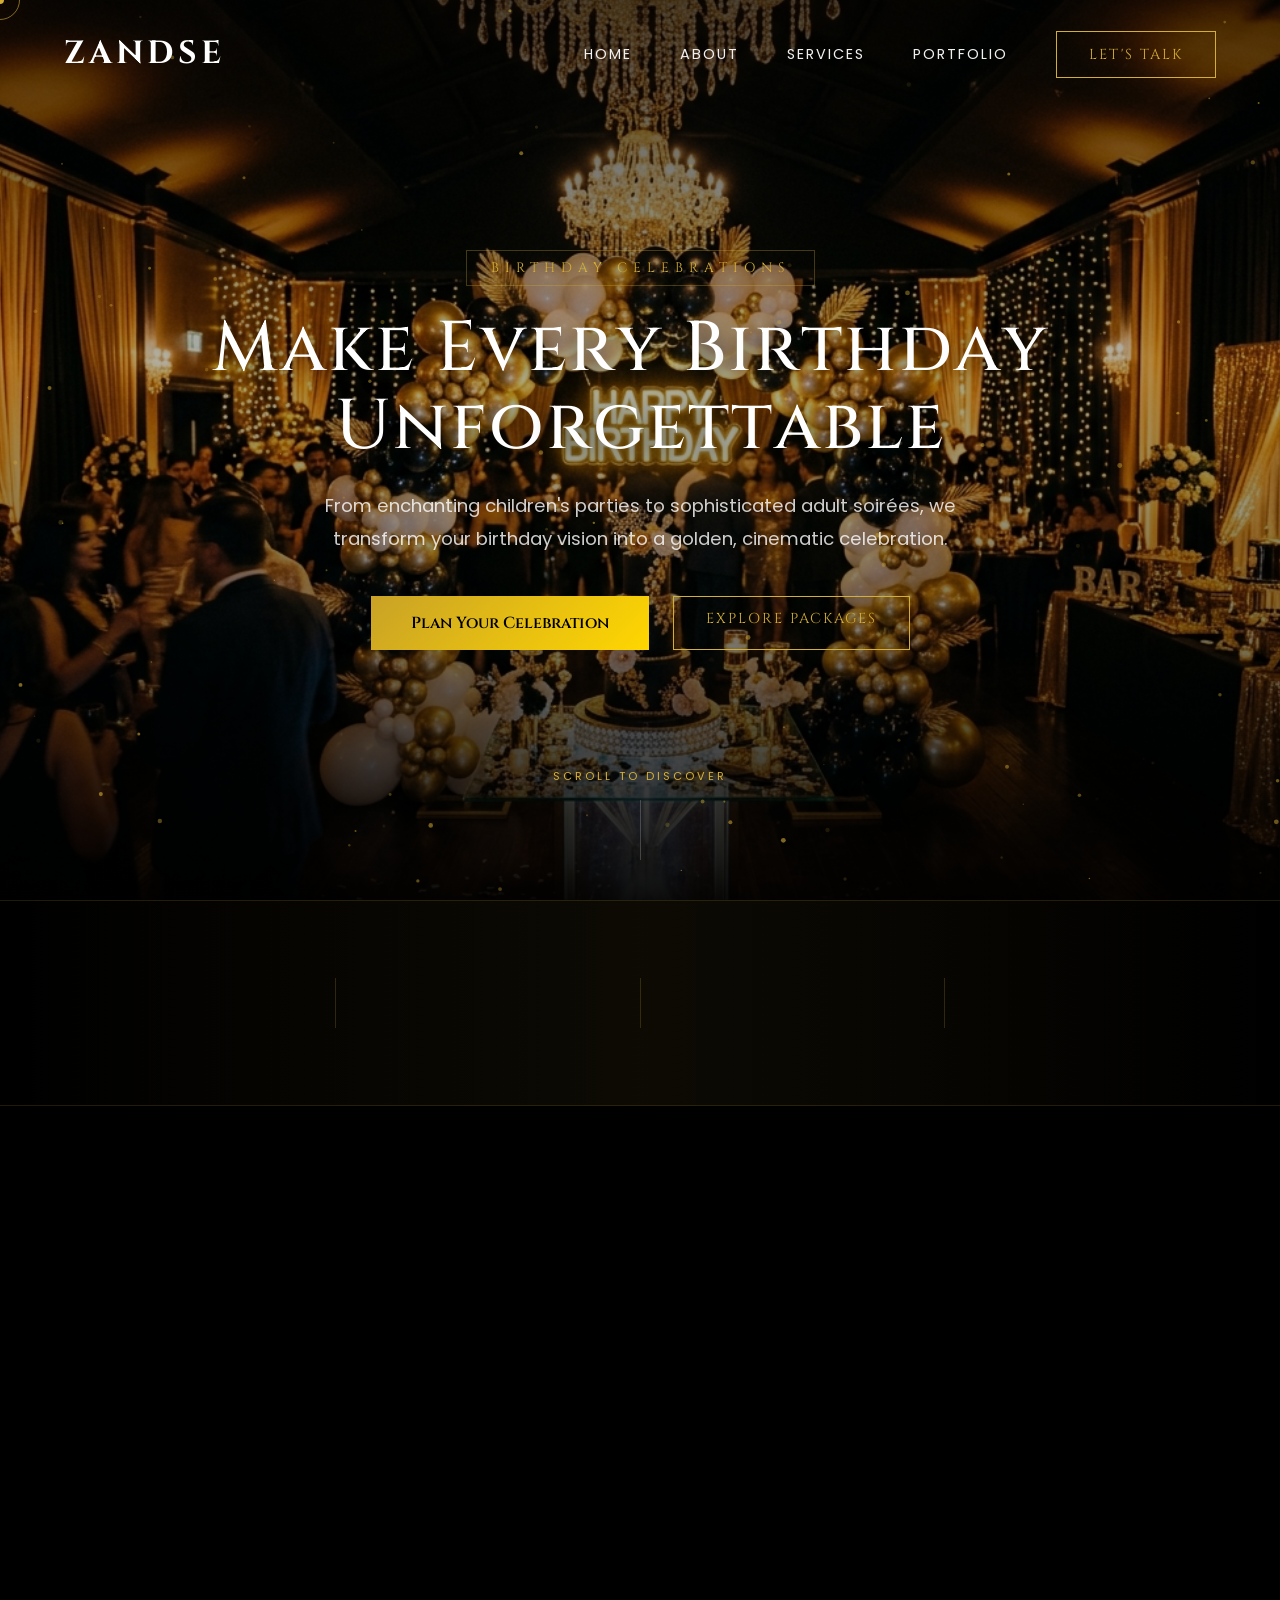
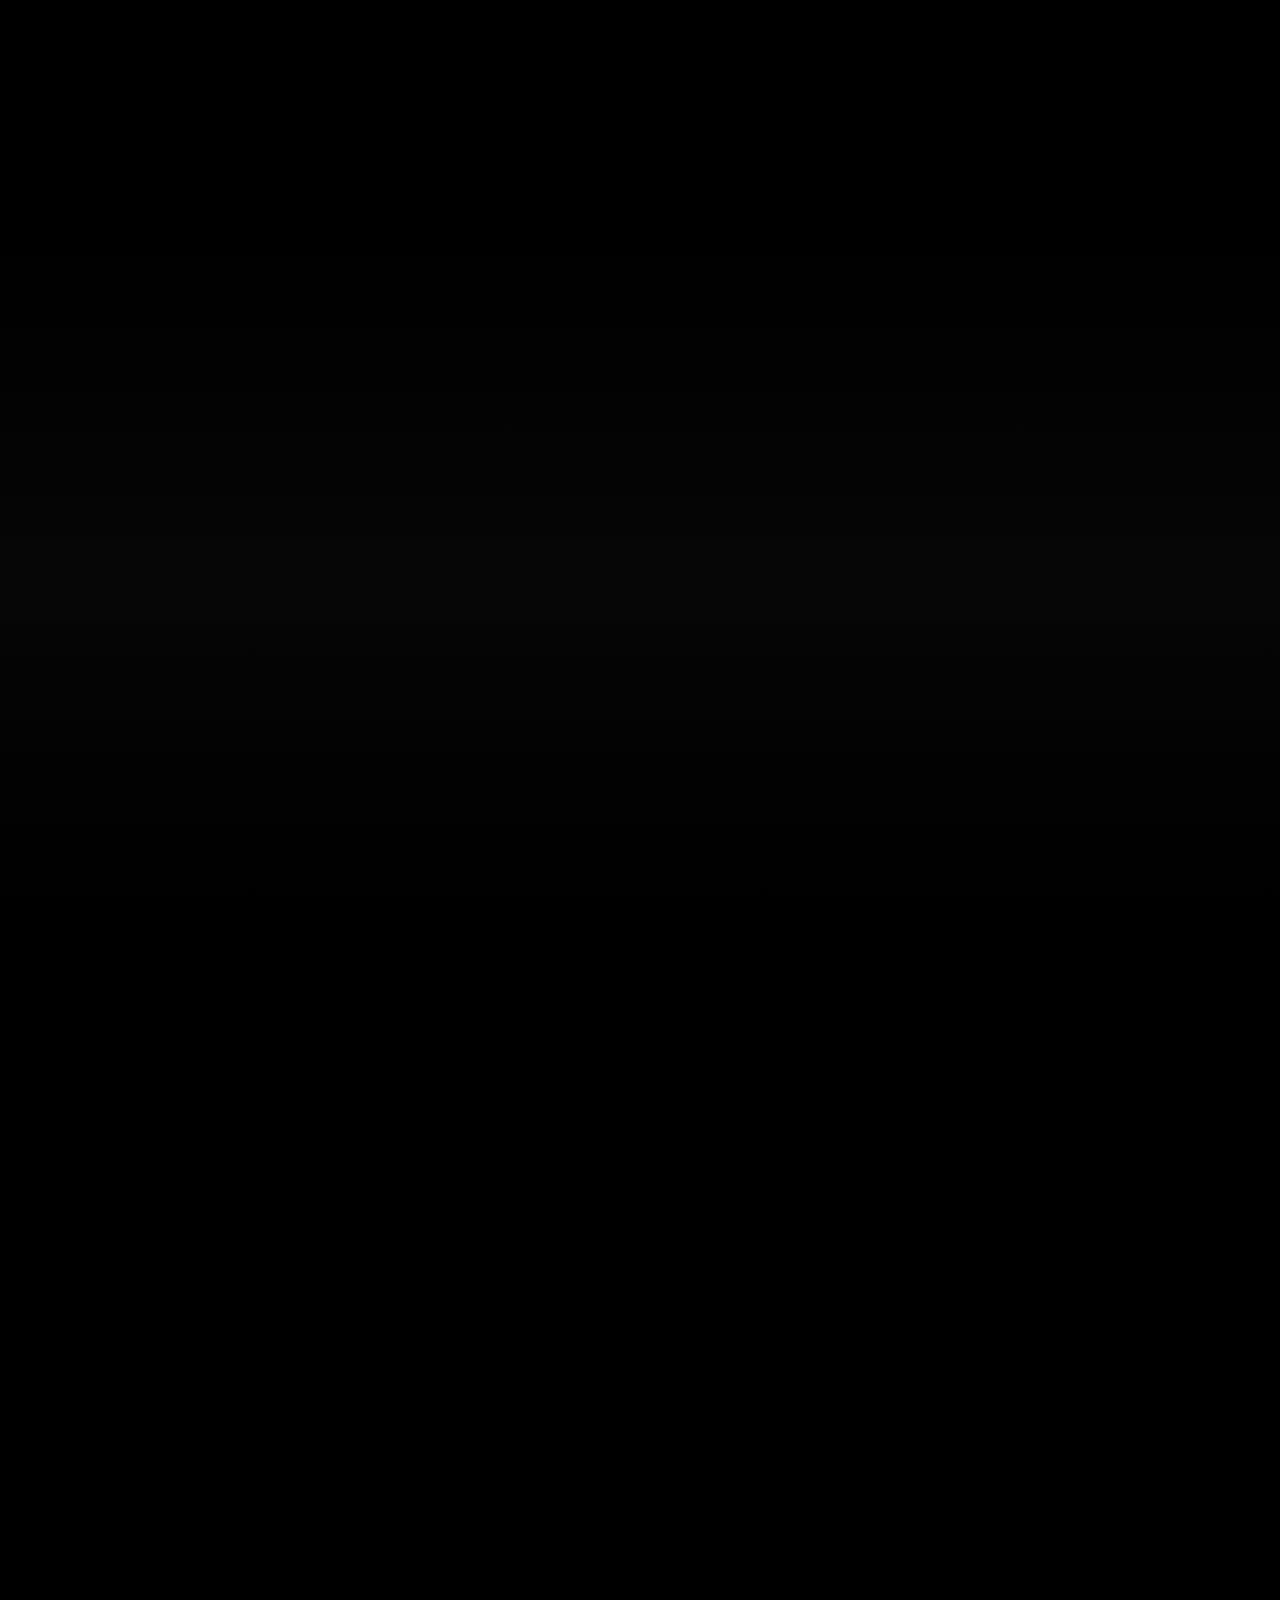
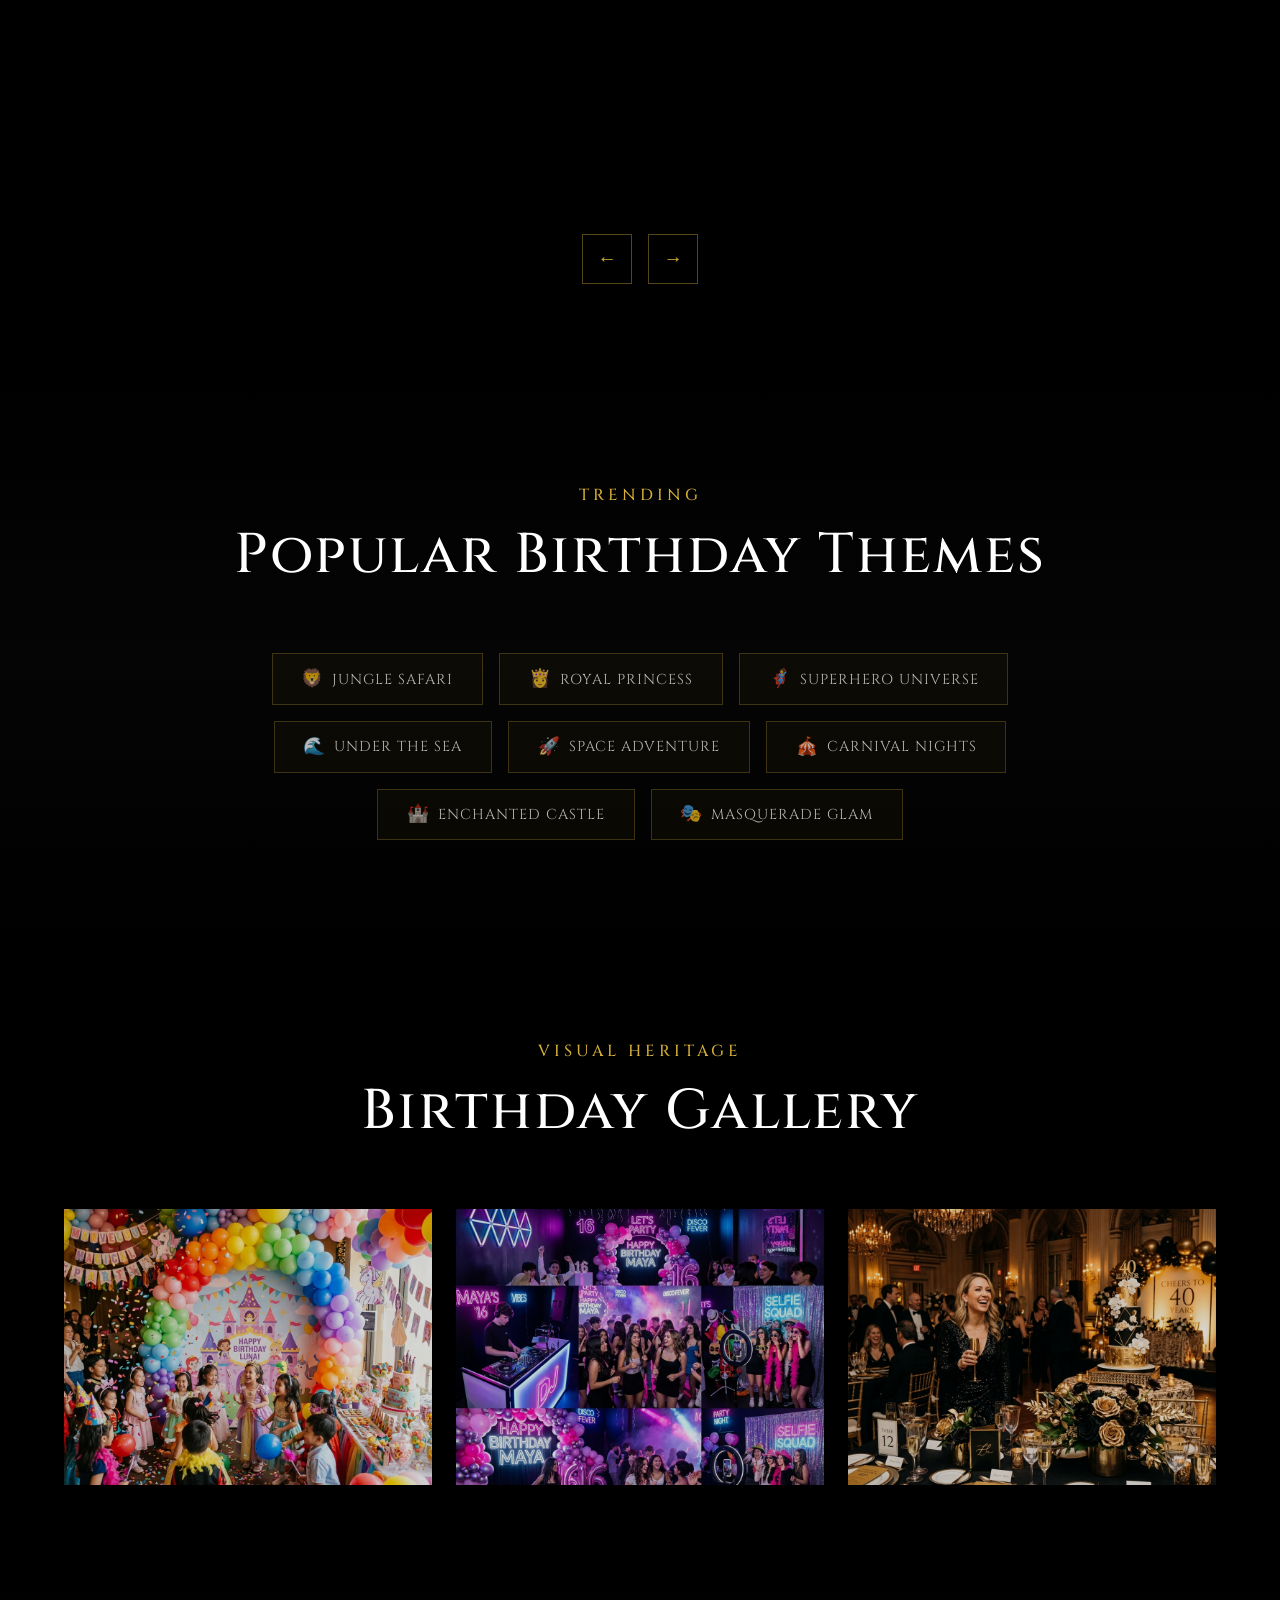
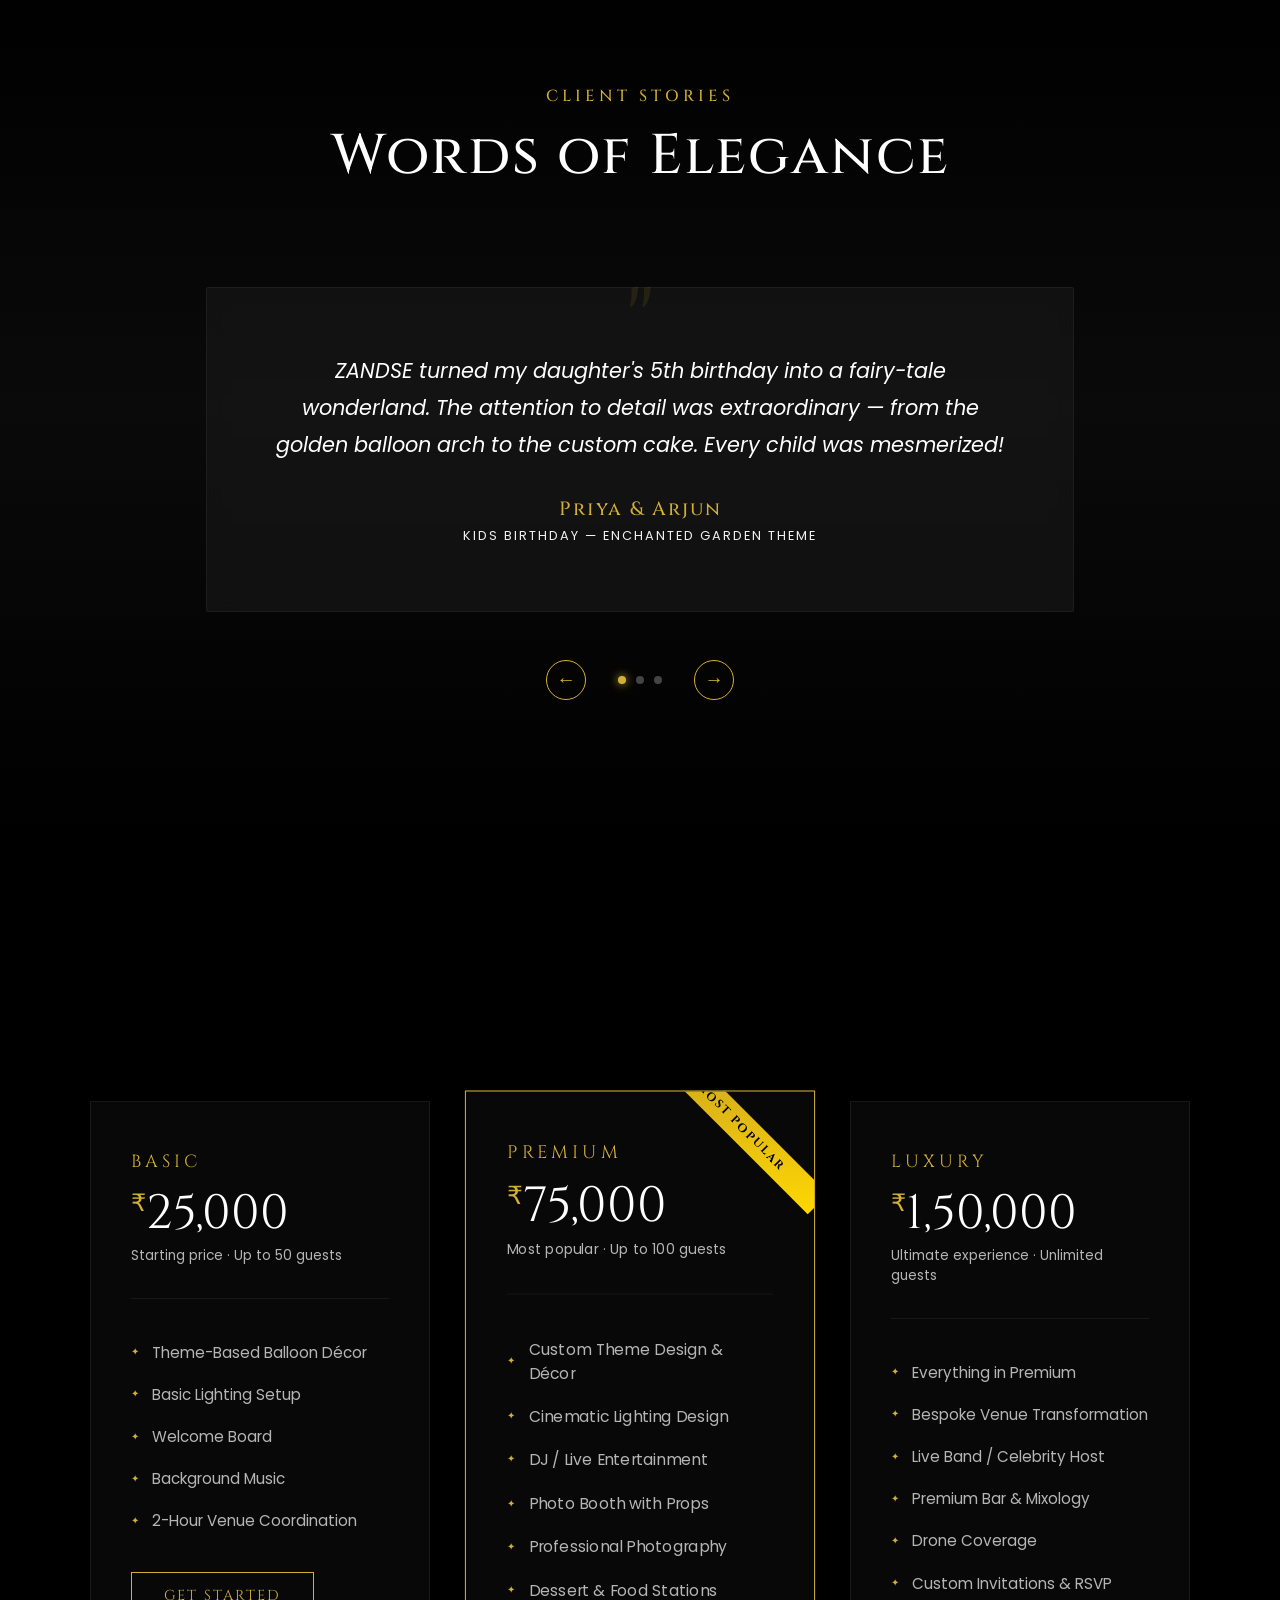
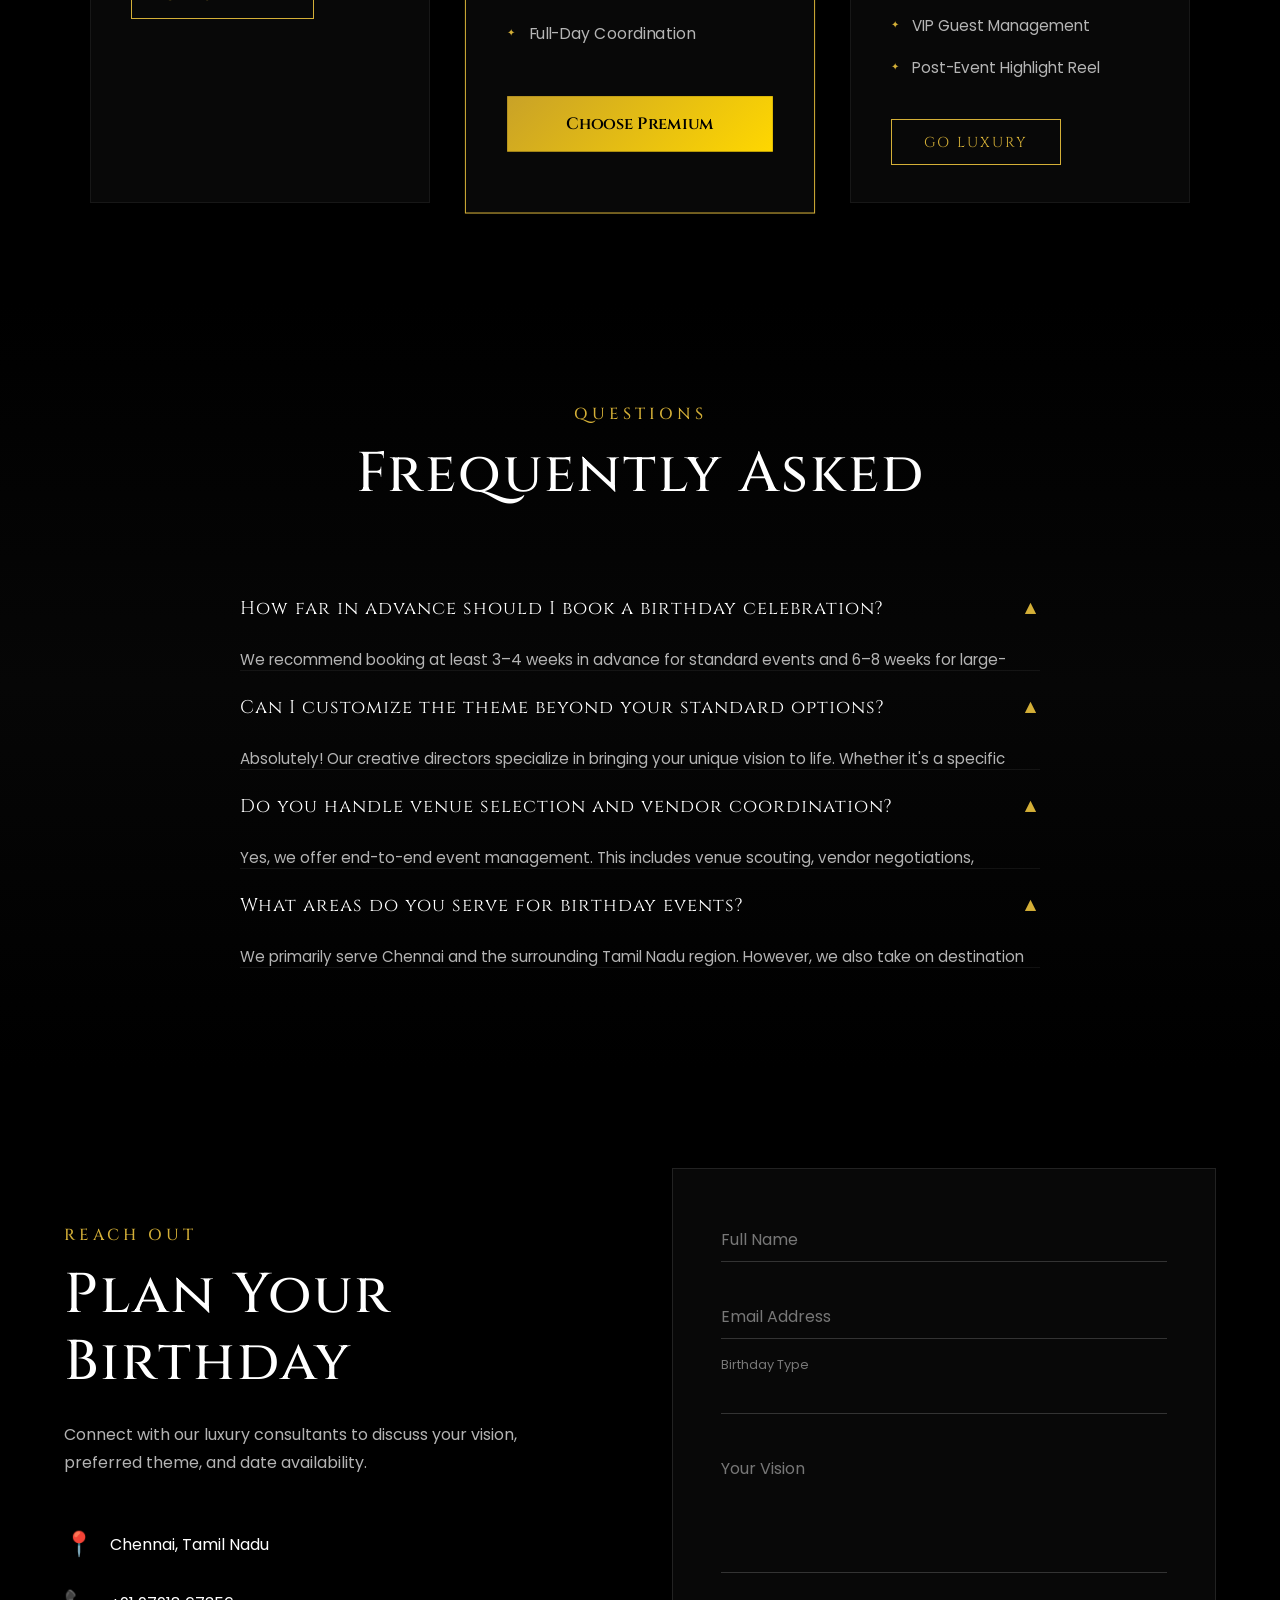
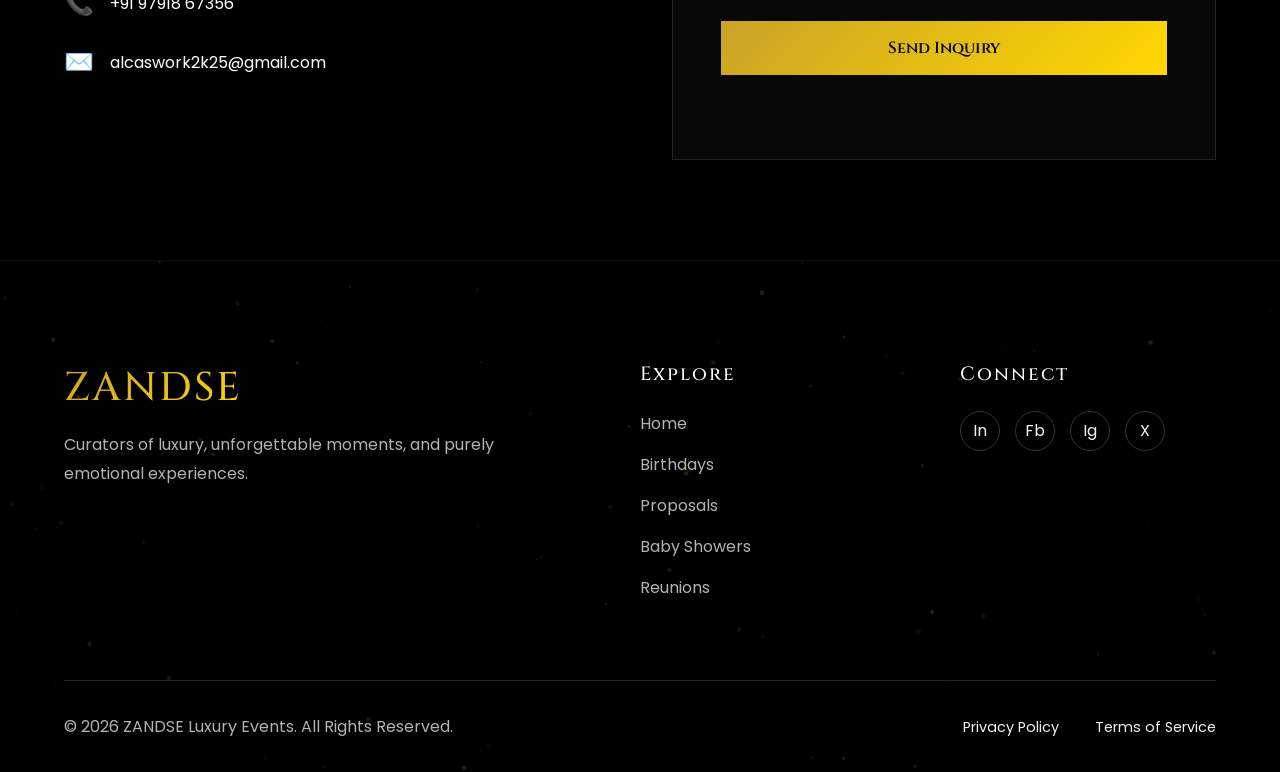
==== birthday.html @ 4a381e7a "feat: initial commit for ZANDSE Luxury Events production website" ====
<!DOCTYPE html>
<html lang="en">
<head>
    <meta charset="UTF-8">
    <meta name="viewport" content="width=device-width, initial-scale=1.0">
    <title>Birthday Celebrations | ZANDSE Luxury Events</title>
    <meta name="description" content="ZANDSE crafts unforgettable luxury birthday celebrations for kids, teens, and adults. Cinematic themes, golden décor, and bespoke experiences in Chennai.">
    <meta name="keywords" content="birthday event planner, kids birthday party Chennai, milestone birthday celebration, luxury birthday party decor">
    <meta name="author" content="ZANDSE">

    <!-- Open Graph / Facebook -->
    <meta property="og:type" content="website">
    <meta property="og:url" content="https://www.zandse.com/birthday.html">
    <meta property="og:title" content="Birthday Celebrations | ZANDSE Luxury Events">
    <meta property="og:description" content="ZANDSE crafts unforgettable luxury birthday celebrations for kids, teens, and adults. Cinematic themes, golden décor, and bespoke experiences in Chennai.">
    <meta property="og:image" content="https://www.zandse.com/assets/birthday_hero.png">

    <!-- Twitter -->
    <meta property="twitter:card" content="summary_large_image">
    <meta property="twitter:url" content="https://www.zandse.com/birthday.html">
    <meta property="twitter:title" content="Birthday Celebrations | ZANDSE Luxury Events">
    <meta property="twitter:description" content="ZANDSE crafts unforgettable luxury birthday celebrations for kids, teens, and adults. Cinematic themes, golden décor, and bespoke experiences in Chennai.">
    <meta property="twitter:image" content="https://www.zandse.com/assets/birthday_hero.png">

    <!-- Structured Data (Service) -->
    <script type="application/ld+json">
    {
      "@context": "https://schema.org",
      "@type": "Service",
      "serviceType": "Birthday Event Planning",
      "provider": {
        "@type": "LocalBusiness",
        "name": "ZANDSE Luxury Events",
        "url": "https://www.zandse.com/"
      },
      "areaServed": "Chennai, Tamil Nadu, India",
      "description": "Premium birthday celebration planning for kids, teens, and adults with custom themes, premium decor, and curated catering."
    }
    </script>

    <!-- Favicon -->
    <link rel="icon" type="image/svg+xml" href="assets/favicon.svg">

    <!-- Google Fonts -->
    <link rel="preconnect" href="https://fonts.googleapis.com">
    <link rel="preconnect" href="https://fonts.gstatic.com" crossorigin>
    <link href="https://fonts.googleapis.com/css2?family=Cinzel:wght@400;500;600;700;800&family=Poppins:wght@300;400;500;600&display=swap" rel="stylesheet">

    <link rel="stylesheet" href="style.css">
    <link rel="stylesheet" href="pages.css">
</head>
<body>

    <!-- Preloader -->
    <div id="preloader">
        <div class="preloader-content">
            <div class="logo-font glint-text">ZANDSE</div>
            <div class="loading-bar">
                <div class="loading-progress"></div>
            </div>
        </div>
    </div>

    <!-- Custom Cursor -->
    <div class="custom-cursor"></div>
    <div class="custom-cursor-follower"></div>

    <!-- Scroll Progress -->
    <div class="scroll-progress-container">
        <div class="scroll-progress-bar" id="scrollProgress"></div>
    </div>

    <!-- Navbar -->
    <nav id="navbar" class="navbar">
        <div class="nav-container">
            <a href="index.html" class="logo logo-font">ZANDSE</a>
            <ul class="nav-links">
                 <li><a href="index.html" class="nav-link">Home</a></li>
                 <li><a href="index.html#about" class="nav-link">About</a></li>
                 <li class="dropdown">
                     <a href="index.html#services" class="nav-link">Services</a>
                     <ul class="dropdown-menu">
                         <li><a href="birthday.html">Birthdays</a></li>
                         <li><a href="proposal.html">Proposals</a></li>
                         <li><a href="babyshower.html">Baby Showers</a></li>
                         <li><a href="reunion.html">Reunions</a></li>
                     </ul>
                 </li>
                 <li><a href="index.html#portfolio" class="nav-link">Portfolio</a></li>
                 <li><a href="#contact" class="btn-outline nav-cta">Let's Talk</a></li>
             </ul>
            <div class="hamburger">
                <span></span>
                <span></span>
            </div>
        </div>
    </nav>

    <!-- Mobile Menu -->
    <div class="mobile-menu">
        <ul class="mobile-nav-links">
            <li><a href="index.html" class="mobile-link">Home</a></li>
            <li><a href="index.html#about" class="mobile-link">About</a></li>
            <li><a href="index.html#services" class="mobile-link">Services</a></li>
            <li><a href="index.html#portfolio" class="mobile-link">Portfolio</a></li>
            <li><a href="#contact" class="mobile-link">Contact</a></li>
        </ul>
    </div>

    <!-- Hero Section -->
    <section class="page-hero">
        <div class="page-hero-bg" style="background-image: url('assets/birthday_hero.png');" data-speed="0.3"></div>
        <div class="page-hero-overlay"></div>
        <canvas id="particleCanvas"></canvas>

        <div class="page-hero-content">
            <span class="hero-tag">Birthday Celebrations</span>
            <h1 class="hero-title split-text" data-text="Make Every Birthday Unforgettable">Make Every Birthday Unforgettable</h1>
            <p class="hero-subtitle">From enchanting children's parties to sophisticated adult soirées, we transform your birthday vision into a golden, cinematic celebration.</p>
            <div class="hero-buttons">
                <a href="#contact" class="btn-primary magnetic-el"><span>Plan Your Celebration</span></a>
                <a href="#services" class="btn-outline magnetic-el">Explore Packages</a>
            </div>
        </div>

        <div class="scroll-indicator">
            <span class="scroll-text">Scroll to Discover</span>
            <div class="scroll-line"></div>
        </div>
    </section>

    <!-- Stats Strip -->
    <section class="stats-strip">
        <div class="container">
            <div class="stats-grid">
                <div class="stat-item reveal-fade-up">
                    <div class="stat-number" data-count="500" data-suffix="+">0</div>
                    <div class="stat-label">Events Hosted</div>
                </div>
                <div class="stat-divider"></div>
                <div class="stat-item reveal-fade-up delay-1">
                    <div class="stat-number" data-count="100" data-suffix="%">0</div>
                    <div class="stat-label">Happy Clients</div>
                </div>
                <div class="stat-divider"></div>
                <div class="stat-item reveal-fade-up delay-2">
                    <div class="stat-number" data-count="50" data-suffix="+">0</div>
                    <div class="stat-label">Unique Themes</div>
                </div>
                <div class="stat-divider"></div>
                <div class="stat-item reveal-fade-up delay-3">
                    <div class="stat-number" data-count="8" data-suffix="+">0</div>
                    <div class="stat-label">Years Experience</div>
                </div>
            </div>
        </div>
    </section>

    <!-- About Section -->
    <section class="page-about about section-padding">
        <div class="container container-split">
            <div class="about-text">
                <h4 class="section-subtitle reveal-slide-in">The Birthday Experience</h4>
                <h2 class="section-title reveal-slide-in delay-1">Where Dreams Meet Décor</h2>
                <p class="section-desc reveal-slide-in delay-2">At ZANDSE, a birthday isn't just a party — it's an immersive experience. We fuse cinematic lighting, bespoke themes, and meticulous attention to detail to create celebrations that leave lasting impressions.</p>
                <p class="section-desc reveal-slide-in delay-3">Whether it's a magical fairy-tale party for your little one or a glamorous black-tie affair for a milestone year, our creative directors craft every element with precision and passion.</p>
                <a href="#contact" class="btn-text reveal-slide-in delay-4">Start Planning <span class="arrow">→</span></a>
            </div>
            <div class="about-image-wrapper reveal-mask">
                <img src="assets/birthday_gallery1.png" alt="Luxury Birthday Setup" class="about-img floating-anim">
                <div class="gold-border-decor"></div>
            </div>
        </div>
    </section>

    <!-- Why Choose Us -->
    <section class="page-why-us">
        <div class="container">
            <div class="section-header center reveal-fade-up">
                <h4 class="section-subtitle">Why ZANDSE</h4>
                <h2 class="section-title">The Difference We Make</h2>
            </div>
            <div class="why-us-grid stagger-children">
                <div class="why-item reveal-fade-up">
                    <div class="why-icon">🎨</div>
                    <h3>Custom Themes</h3>
                    <p>Every party is designed around your unique vision — no templates, only originals.</p>
                </div>
                <div class="why-item reveal-fade-up">
                    <div class="why-icon">🌟</div>
                    <h3>Premium Décor</h3>
                    <p>Gold-accented setups, floral installations, and cinematic lighting that transform any venue.</p>
                </div>
                <div class="why-item reveal-fade-up">
                    <div class="why-icon">🍰</div>
                    <h3>Curated Catering</h3>
                    <p>Artisanal cakes, gourmet menus, and bespoke dessert stations for every palate.</p>
                </div>
                <div class="why-item reveal-fade-up">
                    <div class="why-icon">📸</div>
                    <h3>Full Documentation</h3>
                    <p>Professional photography & videography to capture every magical moment.</p>
                </div>
            </div>
        </div>
    </section>

    <!-- Services Carousel -->
    <section id="services" class="services-carousel-section section-padding">
        <div class="container">
            <div class="section-header center reveal-fade-up">
                <h4 class="section-subtitle">Our Expertise</h4>
                <h2 class="section-title">Birthday Categories</h2>
            </div>

            <div class="carousel-wrapper">
                <div class="services-carousel">
                    <!-- Kids Birthday -->
                    <div class="carousel-card tilt-card reveal-fade-up">
                        <div class="carousel-card-inner">
                            <div class="card-icon">🎈</div>
                            <h3>Kids Birthday</h3>
                            <p>Magical, age-appropriate celebrations with engaging entertainment.</p>
                            <ul class="service-list">
                                <li>Themed Balloon Décor</li>
                                <li>Character Appearances</li>
                                <li>Magic Shows & Puppetry</li>
                                <li>Custom Cake & Treats Table</li>
                                <li>Interactive Game Stations</li>
                                <li>Return Gift Curation</li>
                            </ul>
                        </div>
                        <div class="card-glow"></div>
                    </div>

                    <!-- Teen Birthday -->
                    <div class="carousel-card tilt-card reveal-fade-up delay-1">
                        <div class="carousel-card-inner">
                            <div class="card-icon">🎵</div>
                            <h3>Teen Birthday</h3>
                            <p>Trendy, Instagrammable parties that your teen will love.</p>
                            <ul class="service-list">
                                <li>Neon & LED Themed Décor</li>
                                <li>DJ & Dance Floor</li>
                                <li>Photo Booth with Props</li>
                                <li>Customized Selfie Walls</li>
                                <li>Pool & Outdoor Party Options</li>
                                <li>Themed Food & Beverage Stations</li>
                            </ul>
                        </div>
                        <div class="card-glow"></div>
                    </div>

                    <!-- Adult Birthday -->
                    <div class="carousel-card tilt-card reveal-fade-up delay-2">
                        <div class="carousel-card-inner">
                            <div class="card-icon">🥂</div>
                            <h3>Adult Birthday</h3>
                            <p>Sophisticated celebrations for milestone moments.</p>
                            <ul class="service-list">
                                <li>Black Tie & Cocktail Themes</li>
                                <li>Live Band or Acoustic Sessions</li>
                                <li>Premium Bar & Mixology</li>
                                <li>Gourmet Dining Experience</li>
                                <li>Cinematic Lighting Design</li>
                                <li>VIP Lounge Sections</li>
                            </ul>
                        </div>
                        <div class="card-glow"></div>
                    </div>

                    <!-- Special Themes -->
                    <div class="carousel-card tilt-card reveal-fade-up delay-3">
                        <div class="carousel-card-inner">
                            <div class="card-icon">✨</div>
                            <h3>Special Themes</h3>
                            <p>Unique, imaginative themes that stand out from the ordinary.</p>
                            <ul class="service-list">
                                <li>Bollywood Night</li>
                                <li>Hollywood Red Carpet</li>
                                <li>Retro / Vintage Glam</li>
                                <li>Tropical Paradise</li>
                                <li>Masquerade Ball</li>
                                <li>Casino Royale</li>
                            </ul>
                        </div>
                        <div class="card-glow"></div>
                    </div>
                </div>

                <div class="carousel-nav">
                    <button class="carousel-nav-btn carousel-prev" aria-label="Previous">←</button>
                    <button class="carousel-nav-btn carousel-next" aria-label="Next">→</button>
                </div>
            </div>
        </div>
    </section>

    <!-- Popular Themes (Pill Cloud) -->
    <section class="themes-section">
        <div class="container">
            <div class="section-header center reveal-fade-up">
                <h4 class="section-subtitle">Trending</h4>
                <h2 class="section-title">Popular Birthday Themes</h2>
            </div>
            <div class="themes-cloud stagger-children">
                <div class="theme-pill reveal-fade-up"><span class="pill-icon">🦁</span> Jungle Safari</div>
                <div class="theme-pill reveal-fade-up"><span class="pill-icon">👸</span> Royal Princess</div>
                <div class="theme-pill reveal-fade-up"><span class="pill-icon">🦸</span> Superhero Universe</div>
                <div class="theme-pill reveal-fade-up"><span class="pill-icon">🌊</span> Under The Sea</div>
                <div class="theme-pill reveal-fade-up"><span class="pill-icon">🚀</span> Space Adventure</div>
                <div class="theme-pill reveal-fade-up"><span class="pill-icon">🎪</span> Carnival Nights</div>
                <div class="theme-pill reveal-fade-up"><span class="pill-icon">🏰</span> Enchanted Castle</div>
                <div class="theme-pill reveal-fade-up"><span class="pill-icon">🎭</span> Masquerade Glam</div>
            </div>
        </div>
    </section>

    <!-- Gallery -->
    <section class="page-gallery section-padding">
        <div class="container">
            <div class="section-header center reveal-fade-up">
                <h4 class="section-subtitle">Visual Heritage</h4>
                <h2 class="section-title">Birthday Gallery</h2>
            </div>
            <div class="gallery-grid">
                <div class="gallery-item reveal-scale-in">
                    <img src="assets/birthday_gallery1.png" alt="Golden Birthday Setup">
                    <div class="gallery-overlay">
                        <h4>Golden Extravaganza</h4>
                        <span>Adult Birthday</span>
                    </div>
                </div>
                <div class="gallery-item reveal-scale-in delay-1">
                    <img src="assets/birthday_gallery2.png" alt="Kids Birthday Decor">
                    <div class="gallery-overlay">
                        <h4>Enchanted Garden</h4>
                        <span>Kids Birthday</span>
                    </div>
                </div>
                <div class="gallery-item reveal-scale-in delay-2">
                    <img src="assets/birthday_gallery3.png" alt="Teen Birthday Party">
                    <div class="gallery-overlay">
                        <h4>Neon Nights</h4>
                        <span>Teen Birthday</span>
                    </div>
                </div>
            </div>
        </div>
    </section>

    <!-- Lightbox -->
    <div class="lightbox" id="lightbox">
        <button class="lightbox-close" aria-label="Close">✕</button>
        <img src="" alt="Gallery Image">
    </div>

    <!-- Testimonials -->
    <section class="page-testimonials">
        <div class="container">
            <div class="section-header center reveal-fade-up">
                <h4 class="section-subtitle">Client Stories</h4>
                <h2 class="section-title">Words of Elegance</h2>
            </div>

            <div class="testimonial-container reveal-fade-up delay-1">
                <div class="testimonial-track" id="testimonialTrack">
                    <div class="testimonial-slide active">
                        <div class="glass-card floating-anim">
                            <div class="quote-icon">"</div>
                            <p class="testimonial-text">ZANDSE turned my daughter's 5th birthday into a fairy-tale wonderland. The attention to detail was extraordinary — from the golden balloon arch to the custom cake. Every child was mesmerized!</p>
                            <div class="testimonial-author">
                                <h4>Priya & Arjun</h4>
                                <span>Kids Birthday — Enchanted Garden Theme</span>
                            </div>
                        </div>
                    </div>
                    <div class="testimonial-slide">
                        <div class="glass-card floating-anim">
                            <div class="quote-icon">"</div>
                            <p class="testimonial-text">My 30th birthday felt like a scene from a movie. The cinematic lighting, live band, and premium cocktail bar — ZANDSE made me feel like royalty on my special day.</p>
                            <div class="testimonial-author">
                                <h4>Vikram Menon</h4>
                                <span>Milestone Birthday — Black Tie Affair</span>
                            </div>
                        </div>
                    </div>
                    <div class="testimonial-slide">
                        <div class="glass-card floating-anim">
                            <div class="quote-icon">"</div>
                            <p class="testimonial-text">We surprised our teenager with a neon-themed pool party and she absolutely loved it! The photo booth, DJ setup, and themed food stations were all Instagram-worthy. Thank you ZANDSE!</p>
                            <div class="testimonial-author">
                                <h4>Meera Krishnan</h4>
                                <span>Teen Birthday — Neon Pool Party</span>
                            </div>
                        </div>
                    </div>
                </div>

                <div class="slider-controls">
                    <button class="slide-btn prev-btn" id="prevSlide">←</button>
                    <div class="slide-dots">
                        <span class="dot active" data-index="0"></span>
                        <span class="dot" data-index="1"></span>
                        <span class="dot" data-index="2"></span>
                    </div>
                    <button class="slide-btn next-btn" id="nextSlide">→</button>
                </div>
            </div>
        </div>
    </section>

    <!-- Packages -->
    <section class="packages-section section-padding">
        <div class="container">
            <div class="section-header center reveal-fade-up">
                <h4 class="section-subtitle">Pricing</h4>
                <h2 class="section-title">Birthday Packages</h2>
            </div>

            <div class="packages-grid">
                <!-- Basic -->
                <div class="package-card tilt-card reveal-fade-up">
                    <div class="package-name">Basic</div>
                    <div class="package-price"><span class="currency">₹</span>25,000</div>
                    <div class="package-note">Starting price · Up to 50 guests</div>
                    <ul class="package-features">
                        <li>Theme-Based Balloon Décor</li>
                        <li>Basic Lighting Setup</li>
                        <li>Welcome Board</li>
                        <li>Background Music</li>
                        <li>2-Hour Venue Coordination</li>
                    </ul>
                    <a href="#contact" class="btn-outline magnetic-el">Get Started</a>
                </div>

                <!-- Premium (Featured) -->
                <div class="package-card featured tilt-card reveal-fade-up delay-1">
                    <div class="package-name">Premium</div>
                    <div class="package-price"><span class="currency">₹</span>75,000</div>
                    <div class="package-note">Most popular · Up to 100 guests</div>
                    <ul class="package-features">
                        <li>Custom Theme Design & Décor</li>
                        <li>Cinematic Lighting Design</li>
                        <li>DJ / Live Entertainment</li>
                        <li>Photo Booth with Props</li>
                        <li>Professional Photography</li>
                        <li>Dessert & Food Stations</li>
                        <li>Full-Day Coordination</li>
                    </ul>
                    <a href="#contact" class="btn-primary magnetic-el"><span>Choose Premium</span></a>
                </div>

                <!-- Luxury -->
                <div class="package-card tilt-card reveal-fade-up delay-2">
                    <div class="package-name">Luxury</div>
                    <div class="package-price"><span class="currency">₹</span>1,50,000</div>
                    <div class="package-note">Ultimate experience · Unlimited guests</div>
                    <ul class="package-features">
                        <li>Everything in Premium</li>
                        <li>Bespoke Venue Transformation</li>
                        <li>Live Band / Celebrity Host</li>
                        <li>Premium Bar & Mixology</li>
                        <li>Drone Coverage</li>
                        <li>Custom Invitations & RSVP</li>
                        <li>VIP Guest Management</li>
                        <li>Post-Event Highlight Reel</li>
                    </ul>
                    <a href="#contact" class="btn-outline magnetic-el">Go Luxury</a>
                </div>
            </div>
        </div>
    </section>

    <!-- FAQ -->
    <section class="faq-section">
        <div class="container">
            <div class="section-header center reveal-fade-up">
                <h4 class="section-subtitle">Questions</h4>
                <h2 class="section-title">Frequently Asked</h2>
            </div>

            <div class="faq-list">
                <div class="faq-item reveal-fade-up">
                    <button class="faq-question">
                        How far in advance should I book a birthday celebration?
                        <span class="faq-chevron">▼</span>
                    </button>
                    <div class="faq-answer">
                        <p>We recommend booking at least 3–4 weeks in advance for standard events and 6–8 weeks for large-scale or highly customized celebrations. For peak season (October–January), earlier booking is advisable.</p>
                    </div>
                </div>
                <div class="faq-item reveal-fade-up delay-1">
                    <button class="faq-question">
                        Can I customize the theme beyond your standard options?
                        <span class="faq-chevron">▼</span>
                    </button>
                    <div class="faq-answer">
                        <p>Absolutely! Our creative directors specialize in bringing your unique vision to life. Whether it's a specific color palette, a fusion of themes, or a completely original concept — we design it from scratch just for you.</p>
                    </div>
                </div>
                <div class="faq-item reveal-fade-up delay-2">
                    <button class="faq-question">
                        Do you handle venue selection and vendor coordination?
                        <span class="faq-chevron">▼</span>
                    </button>
                    <div class="faq-answer">
                        <p>Yes, we offer end-to-end event management. This includes venue scouting, vendor negotiations, catering coordination, entertainment booking, and on-site execution — so you can enjoy the celebration stress-free.</p>
                    </div>
                </div>
                <div class="faq-item reveal-fade-up delay-3">
                    <button class="faq-question">
                        What areas do you serve for birthday events?
                        <span class="faq-chevron">▼</span>
                    </button>
                    <div class="faq-answer">
                        <p>We primarily serve Chennai and the surrounding Tamil Nadu region. However, we also take on destination birthday events across India and internationally. Contact us for a custom quote.</p>
                    </div>
                </div>
            </div>
        </div>
    </section>

    <!-- Contact Section -->
    <section id="contact" class="page-contact contact section-padding">
        <div class="container container-split">
            <div class="contact-info reveal-slide-in">
                <h4 class="section-subtitle">Reach Out</h4>
                <h2 class="section-title">Plan Your Birthday</h2>
                <p class="section-desc">Connect with our luxury consultants to discuss your vision, preferred theme, and date availability.</p>

                <div class="contact-details">
                    <div class="contact-item">
                        <span class="contact-icon">📍</span>
                        <p>Chennai, Tamil Nadu</p>
                    </div>
                    <div class="contact-item">
                        <span class="contact-icon">📞</span>
                        <p>+91 97918 67356</p>
                    </div>
                    <div class="contact-item">
                        <span class="contact-icon">✉️</span>
                        <p>alcaswork2k25@gmail.com</p>
                    </div>
                </div>
            </div>

            <div class="contact-form-wrapper reveal-slide-in delay-2">
                <form id="contactForm" class="premium-form">
                    <div class="form-group">
                        <input type="text" id="name" class="form-control" required>
                        <label for="name" class="floating-label">Full Name</label>
                        <div class="form-line"></div>
                    </div>
                    <div class="form-group">
                        <input type="email" id="email" class="form-control" required>
                        <label for="email" class="floating-label">Email Address</label>
                        <div class="form-line"></div>
                    </div>
                    <div class="form-group">
                        <select id="eventType" class="form-control" required>
                            <option value="" disabled selected></option>
                            <option value="kids">Kids Birthday</option>
                            <option value="teen">Teen Birthday</option>
                            <option value="adult">Adult Birthday</option>
                            <option value="special">Special Theme</option>
                        </select>
                        <label for="eventType" class="floating-label select-label">Birthday Type</label>
                        <div class="form-line"></div>
                    </div>
                    <div class="form-group">
                        <textarea id="message" class="form-control" rows="4" required></textarea>
                        <label for="message" class="floating-label">Your Vision</label>
                        <div class="form-line"></div>
                    </div>
                    <button type="submit" class="btn-primary full-width submit-btn">
                        <span>Send Inquiry</span>
                    </button>
                    <div class="form-message" id="formMessage"></div>
                </form>
            </div>
        </div>
    </section>

    <!-- Footer -->
    <footer class="footer">
        <canvas id="footerParticleCanvas"></canvas>
        <div class="container">
            <div class="footer-top">
                <div class="footer-brand">
                    <h2 class="logo-font glint-text">ZANDSE</h2>
                    <p>Curators of luxury, unforgettable moments, and purely emotional experiences.</p>
                </div>
                <div class="footer-links">
                    <h3>Explore</h3>
                    <ul>
                        <li><a href="index.html">Home</a></li>
                        <li><a href="birthday.html">Birthdays</a></li>
                        <li><a href="proposal.html">Proposals</a></li>
                        <li><a href="babyshower.html">Baby Showers</a></li>
                        <li><a href="reunion.html">Reunions</a></li>
                    </ul>
                </div>
                <div class="footer-social">
                    <h3>Connect</h3>
                    <div class="social-icons">
                        <a href="#" class="social-icon">In</a>
                        <a href="#" class="social-icon">Fb</a>
                        <a href="#" class="social-icon">Ig</a>
                        <a href="#" class="social-icon">X</a>
                    </div>
                </div>
            </div>
            <div class="footer-bottom">
                <p>&copy; 2026 ZANDSE Luxury Events. All Rights Reserved.</p>
                <div class="footer-legal">
                    <a href="#">Privacy Policy</a>
                    <a href="#">Terms of Service</a>
                </div>
            </div>
        </div>
    </footer>

    <script src="pages.js"></script>
</body>
</html>
---- style.css ----
/* =========================================
   ZANDSE LUXURY EVENT PLANNING - STYLES
   ========================================= */

/* --- CSS Variables --- */
:root {
    --bg-color: #000000;
    --text-color: #f1f1f1;
    --text-muted: rgba(255, 255, 255, 0.7);
    --gold: #D4AF37;
    --gold-light: #FFD700;
    --gold-dark: #C9A227;
    --gold-gradient: linear-gradient(135deg, var(--gold-dark), var(--gold-light));
    --gold-glow: rgba(212, 175, 55, 0.4);
    --gold-glow-strong: rgba(212, 175, 55, 0.6);
    --glass-bg: rgba(0, 0, 0, 0.6);
    --glass-border: rgba(212, 175, 55, 0.2);
    
    --font-heading: 'Cinzel', serif;
    --font-body: 'Poppins', sans-serif;
    
    --transition-smooth: all 0.6s cubic-bezier(0.25, 0.8, 0.25, 1);
    --transition-fast: all 0.3s ease;
}

/* --- Resets & Base --- */
* {
    margin: 0;
    padding: 0;
    box-sizing: border-box;
    cursor: none; /* Custom cursor */
}

html, body {
    width: 100%;
    min-height: 100vh;
    background-color: var(--bg-color);
    color: var(--text-color);
    font-family: var(--font-body);
    overflow-x: hidden;
    scroll-behavior: smooth;
    -webkit-font-smoothing: antialiased;
}

::selection {
    background: var(--gold);
    color: var(--bg-color);
}

/* Scrollbar */
::-webkit-scrollbar {
    width: 8px;
}
::-webkit-scrollbar-track {
    background: var(--bg-color);
}
::-webkit-scrollbar-thumb {
    background: var(--gold-dark);
    border-radius: 4px;
}
::-webkit-scrollbar-thumb:hover {
    background: var(--gold-light);
}

/* --- Typography --- */
h1, h2, h3, h4, h5, h6, .logo-font {
    font-family: var(--font-heading);
    font-weight: 500;
    letter-spacing: 2px;
}

.glint-text {
    background: var(--gold-gradient);
        -webkit-background-clip: text;
    background-clip: text;
    -webkit-text-fill-color: transparent;
    display: inline-block;
}

p {
    line-height: 1.8;
    font-size: 1rem;
    color: var(--text-muted);
}

a {
    text-decoration: none;
    color: inherit;
}

ul {
    list-style: none;
}

/* --- Layout Utilities --- */
.container {
    max-width: 1280px;
    margin: 0 auto;
    padding: 0 5%;
}

.container-split {
    display: grid;
    grid-template-columns: 1fr 1fr;
    gap: 4rem;
    align-items: center;
}

.section-padding {
    padding: 100px 0;
}

.dark-section {
    background: linear-gradient(to bottom, #000, #0a0a0a, #000);
}

.center {
    text-align: center;
}

.section-subtitle {
    font-size: 1rem;
    color: var(--gold);
    text-transform: uppercase;
    letter-spacing: 4px;
    margin-bottom: 1rem;
}

.section-title {
    font-size: 3.5rem;
    margin-bottom: 1.5rem;
    color: #fff;
    line-height: 1.2;
}

.section-header {
    margin-bottom: 4rem;
}

/* --- Custom Cursor --- */
.custom-cursor {
    position: fixed;
    top: 0;
    left: 0;
    width: 8px;
    height: 8px;
    background: var(--gold);
    border-radius: 50%;
    pointer-events: none;
    z-index: 10000;
    transform: translate(-50%, -50%);
    transition: width 0.2s, height 0.2s, background-color 0.2s;
}

.custom-cursor-follower {
    position: fixed;
    top: 0;
    left: 0;
    width: 40px;
    height: 40px;
    border: 1px solid var(--gold-glow-strong);
    border-radius: 50%;
    pointer-events: none;
    z-index: 9999;
    transform: translate(-50%, -50%);
    transition: width 0.3s, height 0.3s, background-color 0.3s, border-color 0.3s;
}

.cursor-hover .custom-cursor {
    width: 0;
    height: 0;
}
.cursor-hover .custom-cursor-follower {
    width: 60px;
    height: 60px;
    background: var(--gold-glow);
    border-color: var(--gold);
    mix-blend-mode: screen;
}

/* --- Preloader --- */
#preloader {
    position: fixed;
    top: 0;
    left: 0;
    width: 100%;
    height: 100%;
    background-color: var(--bg-color);
    z-index: 10000;
    display: flex;
    justify-content: center;
    align-items: center;
    transition: opacity 1s ease-in-out;
}

.preloader-content {
    text-align: center;
}

.preloader-content h1 {
    font-size: 3rem;
    margin-bottom: 2rem;
    animation: pulse 2s infinite;
}

.loading-bar {
    width: 200px;
    height: 2px;
    background: #222;
    margin: 0 auto;
    position: relative;
    overflow: hidden;
}

.loading-progress {
    position: absolute;
    top: 0;
    left: 0;
    height: 100%;
    background: var(--gold);
    width: 0%;
    transition: width 0.1s linear;
}

/* --- Scroll Progress --- */
.scroll-progress-container {
    position: fixed;
    top: 0;
    left: 0;
    width: 100%;
    height: 3px;
    background: transparent;
    z-index: 9998;
}

.scroll-progress-bar {
    height: 100%;
    background: var(--gold-gradient);
    width: 0%;
    box-shadow: 0 0 10px var(--gold);
}

/* --- Navbar --- */
.navbar {
    position: fixed;
    top: 0;
    left: 0;
    width: 100%;
    padding: 2rem 5%;
    z-index: 1000;
    transition: var(--transition-smooth);
    background: transparent;
}

.navbar.scrolled {
    padding: 1rem 5%;
    background: rgba(0, 0, 0, 0.8);
    backdrop-filter: blur(10px);
    -webkit-backdrop-filter: blur(10px);
    border-bottom: 1px solid rgba(212, 175, 55, 0.1);
}

.nav-container {
    display: flex;
    justify-content: space-between;
    align-items: center;
    max-width: 1400px;
    margin: 0 auto;
}

.logo {
    font-size: 2rem;
    font-weight: 700;
    color: #fff;
    letter-spacing: 4px;
}

.nav-links {
    display: flex;
    align-items: center;
    gap: 3rem;
}

/* --- Dropdown Menu --- */
.nav-links li {
    position: relative;
}

.dropdown-menu {
    position: absolute;
    top: 100%;
    left: 50%;
    transform: translateX(-50%) translateY(20px);
    background: rgba(10, 10, 10, 0.95);
    border: 1px solid rgba(212, 175, 55, 0.2);
    min-width: 200px;
    padding: 1rem 0;
    opacity: 0;
    visibility: hidden;
    transition: opacity 0.3s ease, transform 0.3s ease, visibility 0.3s ease;
    backdrop-filter: blur(10px);
    z-index: 1000;
}

.nav-links li:hover .dropdown-menu {
    opacity: 1;
    visibility: visible;
    transform: translateX(-50%) translateY(0);
}

.dropdown-menu li {
    width: 100%;
    text-align: center;
}

.dropdown-menu a {
    display: block;
    padding: 0.6rem 1.5rem;
    font-size: 0.85rem;
    color: rgba(255, 255, 255, 0.7);
    font-family: var(--font-body);
    text-transform: uppercase;
    letter-spacing: 1px;
    transition: all 0.3s ease;
}

.dropdown-menu a:hover {
    color: var(--gold);
    background: rgba(212, 175, 55, 0.05);
    padding-left: 2rem;
}

.nav-link {
    font-size: 0.9rem;
    text-transform: uppercase;
    letter-spacing: 2px;
    position: relative;
    padding: 5px 0;
}

.nav-link::after {
    content: '';
    position: absolute;
    bottom: 0;
    left: 0;
    width: 0%;
    height: 1px;
    background: var(--gold);
    transition: var(--transition-smooth);
}

.nav-link:hover::after {
    width: 100%;
}

.hamburger {
    display: none;
    flex-direction: column;
    gap: 6px;
    z-index: 1001;
}

.hamburger span {
    width: 30px;
    height: 2px;
    background: #fff;
    transition: var(--transition-smooth);
}

/* Mobile Menu */
.mobile-menu {
    position: fixed;
    top: 0;
    left: 0;
    width: 100%;
    height: 100vh;
    background: rgba(0, 0, 0, 0.95);
    backdrop-filter: blur(20px);
    z-index: 999;
    display: flex;
    justify-content: center;
    align-items: center;
    opacity: 0;
    pointer-events: none;
    transition: var(--transition-smooth);
}

.mobile-menu.active {
    opacity: 1;
    pointer-events: all;
}

.mobile-nav-links {
    text-align: center;
}

.mobile-link {
    display: block;
    font-size: 2rem;
    font-family: var(--font-heading);
    margin: 2rem 0;
    color: #fff;
    text-transform: uppercase;
    letter-spacing: 4px;
    transition: var(--transition-fast);
}

.mobile-link:hover {
    color: var(--gold);
}

/* --- Buttons --- */
.btn-primary {
    position: relative;
    display: inline-flex;
    justify-content: center;
    align-items: center;
    padding: 1rem 2.5rem;
    font-family: var(--font-heading);
    font-size: 1rem;
    font-weight: 600;
    color: #000;
    background: var(--gold-gradient);
    border: none;
    overflow: hidden;
    z-index: 1;
    transition: var(--transition-smooth);
}

.btn-primary.liquid-btn .liquid {
    position: absolute;
    top: -50px;
    left: 0;
    width: 200px;
    height: 200px;
    background: rgba(255, 255, 255, 0.2);
    box-shadow: inset 0 0 50px rgba(0, 0, 0, 0.5);
    transition: .5s;
    border-radius: 40%;
    animation: animateLiquid 5s linear infinite;
    z-index: -1;
}

.btn-primary:hover.liquid-btn .liquid {
    top: -120px;
}

@keyframes animateLiquid {
    0% { transform: rotate(0deg); }
    100% { transform: rotate(360deg); }
}

.btn-primary:hover {
    box-shadow: 0 0 20px var(--gold-glow-strong);
    transform: translateY(-3px);
}

.btn-outline {
    padding: 0.8rem 2rem;
    border: 1px solid var(--gold);
    color: var(--gold);
    font-family: var(--font-heading);
    font-size: 0.9rem;
    text-transform: uppercase;
    letter-spacing: 2px;
    transition: var(--transition-fast);
    position: relative;
    overflow: hidden;
}

.btn-outline:hover {
    background: var(--gold);
    color: #000;
    box-shadow: 0 0 15px var(--gold-glow);
}

.btn-text {
    display: inline-flex;
    align-items: center;
    gap: 10px;
    color: var(--gold);
    font-family: var(--font-heading);
    text-transform: uppercase;
    letter-spacing: 2px;
    font-size: 0.9rem;
    margin-top: 2rem;
    position: relative;
}

.btn-text .arrow {
    transition: transform 0.3s ease;
}

.btn-text:hover .arrow {
    transform: translateX(10px);
}

.btn-text::after {
    content: '';
    position: absolute;
    bottom: -5px;
    left: 0;
    width: 0%;
    height: 1px;
    background: var(--gold);
    transition: width 0.3s ease;
}

.btn-text:hover::after {
    width: 100%;
}

/* --- Hero Section --- */
.hero {
    position: relative;
    height: 100vh;
    display: flex;
    align-items: center;
    justify-content: center;
    overflow: hidden;
}

.hero-video {
    position: absolute;
    top: 50%;
    left: 50%;
    min-width: 100%;
    min-height: 100%;
    width: auto;
    height: auto;
    z-index: 0;
    transform: translate(-50%, -50%);
    object-fit: cover;
    opacity: 0.6; /* Set opacity as requested */
}

.hero-overlay {
    position: absolute;
    top: 0;
    left: 0;
    width: 100%;
    height: 100%;
    background: linear-gradient(to top, #000000 0%, rgba(0, 0, 0, 0.4) 50%, rgba(0, 0, 0, 0.8) 100%);
    z-index: 1;
}

#particleCanvas {
    position: absolute;
    top: 0;
    left: 0;
    width: 100%;
    height: 100%;
    z-index: 2;
    pointer-events: none;
}

.hero-content {
    position: relative;
    z-index: 3;
    text-align: center;
    max-width: 900px;
    padding: 0 5%;
}

.hero-title {
    font-size: clamp(3rem, 6vw, 6rem);
    line-height: 1.1;
    margin-bottom: 1.5rem;
    text-shadow: 0 5px 15px rgba(0,0,0,0.5);
}

.hero-subtitle {
    font-size: 1.2rem;
    color: #e0e0e0;
    margin-bottom: 3rem;
    max-width: 600px;
    margin-left: auto;
    margin-right: auto;
}

.scroll-indicator {
    position: absolute;
    bottom: 40px;
    left: 50%;
    transform: translateX(-50%);
    z-index: 3;
    display: flex;
    flex-direction: column;
    align-items: center;
    gap: 15px;
}

.scroll-text {
    font-size: 0.7rem;
    text-transform: uppercase;
    letter-spacing: 3px;
    color: var(--gold);
}

.scroll-line {
    width: 1px;
    height: 60px;
    background: rgba(255,255,255,0.2);
    position: relative;
    overflow: hidden;
}

.scroll-line::after {
    content: '';
    position: absolute;
    top: -100%;
    left: 0;
    width: 100%;
    height: 100%;
    background: var(--gold);
    animation: scrollDrop 2s infinite cubic-bezier(0.65, 0, 0.35, 1);
}

@keyframes scrollDrop {
    0% { top: -100%; }
    100% { top: 100%; }
}

/* --- About Section --- */
.about-image-wrapper {
    position: relative;
    padding: 2rem;
    isolation: isolate;
}

.about-img {
    width: 100%;
    height: auto;
    display: block;
    position: relative;
    z-index: 2;
    filter: brightness(0.8) contrast(1.1);
    transition: filter 0.5s ease;
}

.about-img:hover {
    filter: brightness(1) contrast(1.2);
}

.gold-border-decor {
    position: absolute;
    top: 0;
    left: 0;
    width: 100%;
    height: 100%;
    border: 1px solid var(--gold);
    z-index: 1;
    transform: translate(20px, 20px);
    transition: var(--transition-smooth);
}

.about-image-wrapper:hover .gold-border-decor {
    transform: translate(10px, 10px);
    box-shadow: inset 0 0 20px var(--gold-glow);
}

/* --- Why Us Section --- */
.why-us {
    padding: 40px 0;
    border-top: 1px solid rgba(212, 175, 55, 0.2);
    border-bottom: 1px solid rgba(212, 175, 55, 0.2);
    background: linear-gradient(90deg, transparent, rgba(212, 175, 55, 0.05), transparent);
}

.why-us-grid {
    display: flex;
    justify-content: space-between;
    align-items: flex-start;
}

.why-item {
    flex: 1;
    text-align: center;
    padding: 0 20px;
}

.why-icon {
    font-size: 2rem;
    color: var(--gold);
    margin-bottom: 1rem;
    animation: spinSlow 10s linear infinite;
}

@keyframes spinSlow {
    from { transform: rotate(0deg); }
    to { transform: rotate(360deg); }
}

.why-item h3 {
    font-size: 1.2rem;
    margin-bottom: 0.5rem;
}

.why-item p {
    font-size: 0.9rem;
}

.gold-connector {
    width: 50px;
    height: 1px;
    background: var(--gold);
    align-self: center;
    opacity: 0.3;
}

/* --- Services Section --- */
.services-grid {
    display: grid;
    grid-template-columns: repeat(auto-fit, minmax(300px, 1fr));
    gap: 2rem;
}

.service-card {
    background: var(--glass-bg);
    border: 1px solid var(--glass-border);
    padding: 3rem 2rem;
    position: relative;
    overflow: hidden;
    backdrop-filter: blur(5px);
    transform-style: preserve-3d;
    transition: transform 0.3s ease, box-shadow 0.3s ease;
}

.service-card-inner {
    position: relative;
    z-index: 2;
    transform: translateZ(20px);
}

.service-icon {
    font-size: 3rem;
    margin-bottom: 1.5rem;
    filter: drop-shadow(0 0 10px var(--gold-glow));
    transition: transform 0.5s cubic-bezier(0.175, 0.885, 0.32, 1.275);
}

.service-card:hover .service-icon {
    transform: scale(1.2) translateY(-10px);
}

.service-card h3 {
    font-size: 1.5rem;
    margin-bottom: 1rem;
    color: #fff;
}

.service-glow {
    position: absolute;
    top: 50%;
    left: 50%;
    width: 0;
    height: 0;
    background: radial-gradient(circle, var(--gold-glow) 0%, transparent 70%);
    transform: translate(-50%, -50%);
    border-radius: 50%;
    z-index: 1;
    transition: width 0.6s ease, height 0.6s ease;
    pointer-events: none;
}

.service-card:hover .service-glow {
    width: 300px;
    height: 300px;
}

.service-card:hover {
    border-color: var(--gold);
    box-shadow: 0 10px 40px rgba(0,0,0,0.8);
}

/* --- Timeline Section --- */
.timeline {
    position: relative;
    max-width: 800px;
    margin: 0 auto;
    padding: 2rem 0;
}

.timeline-progress-bg {
    position: absolute;
    top: 0;
    bottom: 0;
    left: 50%;
    width: 2px;
    background: #333;
    transform: translateX(-50%);
}

.timeline-progress-fill {
    width: 100%;
    background: var(--gold);
    height: 0%; /* Set via JS */
    box-shadow: 0 0 10px var(--gold);
}

.timeline-item {
    display: flex;
    justify-content: flex-end;
    align-items: center;
    width: 50%;
    padding-right: 40px;
    position: relative;
    margin-bottom: 4rem;
}

.timeline-item.right {
    align-self: flex-end;
    justify-content: flex-start;
    padding-left: 40px;
    padding-right: 0;
    margin-left: 50%;
}

.timeline-dot {
    position: absolute;
    right: -7px;
    top: 50%;
    transform: translateY(-50%);
    width: 14px;
    height: 14px;
    background: #000;
    border: 2px solid var(--gold);
    border-radius: 50%;
    z-index: 2;
    transition: var(--transition-fast);
}

.timeline-item.right .timeline-dot {
    left: -7px;
    right: auto;
}

.timeline-item:hover .timeline-dot {
    background: var(--gold);
    box-shadow: 0 0 15px var(--gold);
}

.timeline-content {
    background: rgba(20, 20, 20, 0.8);
    padding: 2rem;
    border: 1px solid #333;
    transition: var(--transition-fast);
}

.timeline-item:hover .timeline-content {
    border-color: var(--gold);
    transform: translateY(-5px);
}

.timeline-content h3 {
    color: var(--gold);
    margin-bottom: 0.5rem;
}

/* --- Portfolio --- */
.portfolio-filters {
    display: flex;
    gap: 1rem;
    flex-wrap: wrap;
    align-items: center;
    justify-content: flex-end;
}

.header-split {
    display: flex;
    justify-content: space-between;
    align-items: flex-end;
    flex-wrap: wrap;
    gap: 2rem;
}

.filter-btn {
    background: transparent;
    border: none;
    color: var(--text-muted);
    font-family: var(--font-heading);
    font-size: 1rem;
    text-transform: uppercase;
    letter-spacing: 1px;
    cursor: pointer;
    transition: var(--transition-fast);
    padding-bottom: 5px;
    border-bottom: 1px solid transparent;
}

.filter-btn:hover, .filter-btn.active {
    color: var(--gold);
    border-color: var(--gold);
}

.masonry-grid {
    display: grid;
    grid-template-columns: repeat(auto-fill, minmax(350px, 1fr));
    gap: 2rem;
}

.masonry-item {
    transition: opacity 0.4s ease, transform 0.4s ease;
}

.portfolio-card {
    position: relative;
    overflow: hidden;
    cursor: pointer;
}

.portfolio-img-wrapper {
    position: relative;
    overflow: hidden;
}

.portfolio-img-wrapper img {
    width: 100%;
    height: 400px;
    object-fit: cover;
    display: block;
    transition: transform 0.8s cubic-bezier(0.25, 0.46, 0.45, 0.94);
}

.portfolio-overlay {
    position: absolute;
    bottom: 0;
    left: 0;
    width: 100%;
    padding: 2rem;
    background: linear-gradient(to top, rgba(0,0,0,0.9), transparent);
    transform: translateY(100%);
    transition: transform 0.5s ease;
}

.portfolio-overlay h3 {
    font-size: 1.8rem;
    color: #fff;
    margin-bottom: 5px;
}

.portfolio-overlay span {
    color: var(--gold);
    font-size: 0.9rem;
    text-transform: uppercase;
    letter-spacing: 2px;
}

.portfolio-img-wrapper::before {
    content: '';
    position: absolute;
    top: 10px;
    left: 10px;
    right: 10px;
    bottom: 10px;
    border: 1px solid var(--gold);
    z-index: 2;
    opacity: 0;
    transform: scale(0.9);
    transition: var(--transition-smooth);
    pointer-events: none;
}

.portfolio-card:hover .portfolio-img-wrapper img {
    transform: scale(1.1);
}

.portfolio-card:hover .portfolio-overlay {
    transform: translateY(0);
}

.portfolio-card:hover .portfolio-img-wrapper::before {
    opacity: 1;
    transform: scale(1);
}

/* --- Testimonials --- */
.testimonial-container {
    position: relative;
    max-width: 900px;
    margin: 0 auto;
    overflow: hidden;
    padding: 2rem 0;
}

.testimonial-track {
    display: flex;
    transition: transform 0.6s cubic-bezier(0.25, 1, 0.5, 1);
}

.testimonial-slide {
    min-width: 100%;
    padding: 0 1rem;
    box-sizing: border-box;
}

.glass-card {
    background: rgba(25, 25, 25, 0.6);
    backdrop-filter: blur(10px);
    border: 1px solid rgba(255,255,255,0.05);
    padding: 4rem;
    text-align: center;
    position: relative;
    border-radius: 2px;
}

.quote-icon {
    font-family: var(--font-heading);
    font-size: 6rem;
    color: rgba(212, 175, 55, 0.1);
    position: absolute;
    top: -10px;
    left: 50%;
    transform: translateX(-50%);
    line-height: 1;
}

.testimonial-text {
    font-size: 1.3rem;
    font-style: italic;
    color: #fff;
    margin-bottom: 2rem;
    position: relative;
    z-index: 2;
}

.testimonial-author h4 {
    color: var(--gold);
    font-size: 1.2rem;
}

.testimonial-author span {
    font-size: 0.8rem;
    text-transform: uppercase;
    letter-spacing: 2px;
}

.slider-controls {
    display: flex;
    justify-content: center;
    align-items: center;
    gap: 2rem;
    margin-top: 3rem;
}

.slide-btn {
    background: transparent;
    border: 1px solid var(--gold);
    color: var(--gold);
    width: 40px;
    height: 40px;
    border-radius: 50%;
    display: flex;
    align-items: center;
    justify-content: center;
    font-size: 1.2rem;
    cursor: pointer;
    transition: var(--transition-fast);
}

.slide-btn:hover {
    background: var(--gold);
    color: #000;
}

.slide-dots {
    display: flex;
    gap: 10px;
}

.dot {
    width: 8px;
    height: 8px;
    background: #444;
    border-radius: 50%;
    cursor: pointer;
    transition: var(--transition-fast);
}

.dot.active {
    background: var(--gold);
    box-shadow: 0 0 10px var(--gold);
}

/* --- CTA Section --- */
.cta-section {
    position: relative;
    padding: 150px 0;
    text-align: center;
    overflow: hidden;
}

.cta-bg {
    position: absolute;
    top: 0;
    left: 0;
    width: 100%;
    height: 100%;
    background-size: cover;
    background-position: center;
    animation: slowZoom 20s infinite alternate linear;
}

@keyframes slowZoom {
    0% { transform: scale(1); }
    100% { transform: scale(1.1); }
}

.cta-overlay {
    position: absolute;
    top: 0;
    left: 0;
    width: 100%;
    height: 100%;
    background: linear-gradient(to right, rgba(0,0,0,0.8), rgba(0,0,0,0.4), rgba(0,0,0,0.8));
}

.cta-content {
    position: relative;
    z-index: 2;
}

.cta-title {
    font-size: 4rem;
    text-shadow: 0 5px 15px rgba(0,0,0,0.8);
    margin-bottom: 1rem;
}

.cta-subtitle {
    font-size: 1.2rem;
    margin-bottom: 3rem;
    color: #ddd;
}

.pulse-anim {
    animation: pulseGlow 2s infinite;
}

@keyframes pulseGlow {
    0% { box-shadow: 0 0 0 0 rgba(212, 175, 55, 0.7); }
    70% { box-shadow: 0 0 0 20px rgba(212, 175, 55, 0); }
    100% { box-shadow: 0 0 0 0 rgba(212, 175, 55, 0); }
}

/* --- Contact Section --- */
.contact-info {
    padding-right: 2rem;
}

.contact-details {
    margin-top: 3rem;
}

.contact-item {
    display: flex;
    align-items: flex-start;
    gap: 1rem;
    margin-bottom: 1.5rem;
}

.contact-icon {
    font-size: 1.5rem;
}

.contact-item p {
    color: #fff;
    margin-top: 5px;
}

.premium-form {
    background: rgba(10, 10, 10, 0.8);
    padding: 3rem;
    border: 1px solid #222;
}

.form-group {
    position: relative;
    margin-bottom: 2rem;
}

.form-control {
    width: 100%;
    background: transparent;
    border: none;
    padding: 10px 0;
    color: #fff;
    font-size: 1rem;
    font-family: var(--font-body);
    outline: none;
}

textarea.form-control {
    resize: none;
}

.form-line {
    position: absolute;
    bottom: 0;
    left: 0;
    width: 100%;
    height: 1px;
    background: #333;
}

.form-line::after {
    content: '';
    position: absolute;
    bottom: 0;
    left: 0;
    width: 0%;
    height: 2px;
    background: var(--gold);
    transition: width 0.3s ease;
}

.form-control:focus ~ .form-line::after,
.form-control:valid ~ .form-line::after {
    width: 100%;
}

.floating-label {
    position: absolute;
    top: 10px;
    left: 0;
    color: #777;
    font-size: 1rem;
    pointer-events: none;
    transition: 0.3s ease all;
}

.form-control:focus ~ .floating-label,
.form-control:valid ~ .floating-label {
    top: -15px;
    font-size: 0.8rem;
    color: var(--gold);
}

select.form-control {
    appearance: none;
    cursor: pointer;
}
option {
    background: #111;
    color: #fff;
}

.select-label {
    top: -15px;
    font-size: 0.8rem;
}

.full-width {
    width: 100%;
    margin-top: 1rem;
}

.error-shake {
    animation: formShake 0.4s ease-in-out;
}

@keyframes formShake {
    0%, 100% { transform: translateX(0); }
    20%, 60% { transform: translateX(-10px); }
    40%, 80% { transform: translateX(10px); }
}

.form-message {
    margin-top: 1rem;
    text-align: center;
    font-size: 0.9rem;
    min-height: 20px;
}
.msg-success { color: #4CAF50; }
.msg-error { color: #F44336; }

/* --- Footer --- */
.footer {
    position: relative;
    padding: 100px 0 30px;
    background: #000;
    border-top: 1px solid #111;
    overflow: hidden;
}

#footerParticleCanvas {
    position: absolute;
    top: 0;
    left: 0;
    width: 100%;
    height: 100%;
    pointer-events: none;
    opacity: 0.3;
}

.footer-top {
    display: grid;
    grid-template-columns: 2fr 1fr 1fr;
    gap: 4rem;
    margin-bottom: 4rem;
    position: relative;
    z-index: 2;
}

.footer-brand h2 {
    font-size: 2.5rem;
    margin-bottom: 1rem;
}

.footer-links h3, .footer-social h3 {
    color: #fff;
    margin-bottom: 1.5rem;
    font-size: 1.2rem;
}

.footer-links ul li {
    margin-bottom: 1rem;
}

.footer-links ul li a {
    color: var(--text-muted);
    transition: var(--transition-fast);
}

.footer-links ul li a:hover {
    color: var(--gold);
    padding-left: 5px;
}

.social-icons {
    display: flex;
    gap: 15px;
}

.social-icon {
    width: 40px;
    height: 40px;
    border: 1px solid #333;
    display: flex;
    align-items: center;
    justify-content: center;
    border-radius: 50%;
    transition: var(--transition-fast);
}

.social-icon:hover {
    background: var(--gold);
    color: #000;
    border-color: var(--gold);
    box-shadow: 0 0 15px var(--gold-glow);
}

.footer-bottom {
    display: flex;
    justify-content: space-between;
    align-items: center;
    padding-top: 2rem;
    border-top: 1px solid #222;
    font-size: 0.9rem;
    position: relative;
    z-index: 2;
}

.footer-legal a {
    margin-left: 2rem;
    transition: color 0.3s;
}

.footer-legal a:hover {
    color: var(--gold);
}

/* --- Reveal Animations System --- */
.reveal-fade-up {
    opacity: 0;
    transform: translateY(40px);
    transition: opacity 0.8s ease, transform 0.8s ease;
}

.reveal-fade-up.active {
    opacity: 1;
    transform: translateY(0);
}

.reveal-slide-in {
    opacity: 0;
    transform: translateX(-50px);
    transition: opacity 0.8s ease, transform 0.8s ease;
}

.reveal-slide-in.active {
    opacity: 1;
    transform: translateX(0);
}

.reveal-scale-in {
    opacity: 0;
    transform: scale(0.9);
    transition: opacity 0.8s ease, transform 0.8s ease;
}

.reveal-scale-in.active {
    opacity: 1;
    transform: scale(1);
}

.reveal-mask {
    position: relative;
    overflow: hidden;
}

.reveal-mask::after {
    content: '';
    position: absolute;
    top: 0;
    left: 0;
    width: 100%;
    height: 100%;
    background: #000;
    transform-origin: left;
    transition: transform 1.2s cubic-bezier(0.77, 0, 0.175, 1);
    z-index: 3;
}

.reveal-mask.active::after {
    transform: scaleX(0);
}

.delay-1 { transition-delay: 0.1s; }
.delay-2 { transition-delay: 0.2s; }
.delay-3 { transition-delay: 0.3s; }
.delay-4 { transition-delay: 0.4s; }
.delay-5 { transition-delay: 0.5s; }

/* --- Responsive Design --- */
@media screen and (max-width: 992px) {
    .container-split {
        grid-template-columns: 1fr;
        gap: 2rem;
    }
    .header-split {
        flex-direction: column;
        align-items: flex-start;
    }
    .timeline::before {
        left: 0;
    }
    .timeline-progress-bg {
        left: 0;
        transform: none;
    }
    .timeline-item {
        width: 100%;
        padding-left: 40px;
        padding-right: 0;
        justify-content: flex-start;
        margin-bottom: 2rem;
    }
    .timeline-item.right {
        margin-left: 0;
    }
    .timeline-dot {
        left: -7px;
        right: auto;
    }
    .footer-top {
        grid-template-columns: 1fr;
        text-align: center;
    }
    .social-icons {
        justify-content: center;
    }
}

@media screen and (max-width: 768px) {
    .nav-links {
        display: none;
    }
    .hamburger {
        display: flex;
    }
    .section-title {
        font-size: 2.5rem;
    }
    .hero-title {
        font-size: 3rem;
    }
    .cta-title {
        font-size: 2.5rem;
    }
    .why-us-grid {
        flex-direction: column;
        gap: 2rem;
    }
    .gold-connector {
        width: 1px;
        height: 30px;
    }
    .footer-bottom {
        flex-direction: column;
        gap: 1rem;
    }
    .footer-legal a {
        margin-left: 1rem;
        margin-right: 1rem;
    }
    
    /* Disable custom cursor on mobile for performance and ux */
    * { cursor: auto !important; }
    .custom-cursor, .custom-cursor-follower { display: none !important; }
}

/* --- Clients Section --- */
.clients-section {
    background: var(--bg-color);
    border-bottom: 1px solid rgba(212, 175, 55, 0.2);
}

.clients-grid {
    display: flex;
    justify-content: center;
    align-items: center;
    flex-wrap: wrap;
    gap: 4rem;
}

.client-logo {
    flex: 1;
    min-width: 120px;
    max-width: 180px;
    display: flex;
    justify-content: center;
    align-items: center;
    filter: grayscale(100%) brightness(300%) opacity(0.5);
    transition: var(--transition-smooth);
}

.client-logo img {
    width: 100%;
    height: auto;
    object-fit: contain;
}

.client-logo:hover {
    filter: grayscale(0%) brightness(100%) opacity(1);
    transform: scale(1.05);
}
---- pages.css ----
/* =========================================
   ZANDSE — EVENT PAGES SHARED STYLES
   Extends style.css design system
   ========================================= */

/* --- Page Hero (Image-based, not video) --- */
.page-hero {
    position: relative;
    height: 100vh;
    display: flex;
    align-items: center;
    justify-content: center;
    overflow: hidden;
}

.page-hero-bg {
    position: absolute;
    top: 0;
    left: 0;
    width: 100%;
    height: 100%;
    background-size: cover;
    background-position: center;
    background-attachment: fixed;
    z-index: 0;
    transform: scale(1.05);
    transition: transform 0.3s ease;
}

.page-hero-overlay {
    position: absolute;
    top: 0;
    left: 0;
    width: 100%;
    height: 100%;
    background: linear-gradient(
        to bottom,
        rgba(0, 0, 0, 0.7) 0%,
        rgba(0, 0, 0, 0.3) 40%,
        rgba(0, 0, 0, 0.5) 70%,
        rgba(0, 0, 0, 0.95) 100%
    );
    z-index: 1;
}

.page-hero-content {
    position: relative;
    z-index: 3;
    text-align: center;
    max-width: 1000px;
    padding: 0 5%;
}

.page-hero-content .hero-tag {
    display: inline-block;
    font-family: var(--font-heading);
    font-size: 0.85rem;
    color: var(--gold);
    text-transform: uppercase;
    letter-spacing: 6px;
    margin-bottom: 1.5rem;
    border: 1px solid rgba(212, 175, 55, 0.3);
    padding: 0.5rem 1.5rem;
    animation: fadeInUp 1s ease 0.3s both;
}

.page-hero-content .hero-title {
    font-size: clamp(2.8rem, 5.5vw, 5.5rem);
    line-height: 1.1;
    margin-bottom: 1.5rem;
    color: #fff;
    text-shadow: 0 5px 20px rgba(0,0,0,0.6);
}

.page-hero-content .hero-title .gold-word {
    background: var(--gold-gradient);
    -webkit-background-clip: text;
    background-clip: text;
    -webkit-text-fill-color: transparent;
}

.page-hero-content .hero-subtitle {
    font-size: 1.15rem;
    color: rgba(255, 255, 255, 0.8);
    margin-bottom: 2.5rem;
    max-width: 650px;
    margin-left: auto;
    margin-right: auto;
    line-height: 1.8;
}

.hero-buttons {
    display: flex;
    gap: 1.5rem;
    justify-content: center;
    flex-wrap: wrap;
    animation: fadeInUp 1s ease 0.8s both;
}

@keyframes fadeInUp {
    from {
        opacity: 0;
        transform: translateY(30px);
    }
    to {
        opacity: 1;
        transform: translateY(0);
    }
}

/* Split-text animation */
.split-text .char {
    display: inline-block;
    opacity: 0;
    transform: translateY(60px) rotateX(-40deg);
    transition: opacity 0.6s ease, transform 0.6s ease;
}

.split-text.animated .char {
    opacity: 1;
    transform: translateY(0) rotateX(0);
}

/* --- Stats Strip --- */
.stats-strip {
    padding: 60px 0;
    background: linear-gradient(
        90deg,
        transparent,
        rgba(212, 175, 55, 0.06),
        transparent
    );
    border-top: 1px solid rgba(212, 175, 55, 0.15);
    border-bottom: 1px solid rgba(212, 175, 55, 0.15);
}

.stats-grid {
    display: flex;
    justify-content: space-around;
    align-items: center;
    flex-wrap: wrap;
    gap: 2rem;
}

.stat-item {
    text-align: center;
    flex: 1;
    min-width: 150px;
}

.stat-number {
    font-family: var(--font-heading);
    font-size: 3.5rem;
    color: var(--gold);
    line-height: 1;
    margin-bottom: 0.5rem;
}

.stat-label {
    font-size: 0.85rem;
    text-transform: uppercase;
    letter-spacing: 3px;
    color: var(--text-muted);
}

.stat-divider {
    width: 1px;
    height: 50px;
    background: rgba(212, 175, 55, 0.2);
}

/* --- About Split (Page-level) --- */
.page-about .about-text .section-desc {
    margin-bottom: 1rem;
}

.page-about .about-image-wrapper {
    position: relative;
    padding: 2rem;
    isolation: isolate;
}

.page-about .about-img {
    width: 100%;
    height: auto;
    display: block;
    position: relative;
    z-index: 2;
    filter: brightness(0.8) contrast(1.1);
    transition: filter 0.5s ease;
}

.page-about .about-img:hover {
    filter: brightness(1) contrast(1.2);
}

/* --- Why Choose Us (Page-level) --- */
.page-why-us {
    padding: 80px 0;
    background: linear-gradient(to bottom, #000, #060606, #000);
}

.page-why-us .why-us-grid {
    display: grid;
    grid-template-columns: repeat(auto-fit, minmax(250px, 1fr));
    gap: 3rem;
}

.page-why-us .why-item {
    text-align: center;
    padding: 2rem;
    border: 1px solid rgba(212, 175, 55, 0.1);
    background: rgba(10, 10, 10, 0.5);
    transition: var(--transition-smooth);
}

.page-why-us .why-item:hover {
    border-color: var(--gold);
    background: rgba(212, 175, 55, 0.03);
    transform: translateY(-5px);
}

.page-why-us .why-icon {
    font-size: 2.5rem;
    margin-bottom: 1.5rem;
    display: inline-block;
}

.page-why-us .why-item h3 {
    font-size: 1.3rem;
    margin-bottom: 0.8rem;
    color: #fff;
}

.page-why-us .why-item p {
    font-size: 0.95rem;
    line-height: 1.7;
}

/* --- Services Carousel (Horizontal Scroll) --- */
.services-carousel-section {
    padding: 100px 0;
    overflow: hidden;
}

.carousel-wrapper {
    position: relative;
}

.services-carousel {
    display: flex;
    gap: 2rem;
    overflow-x: auto;
    scroll-snap-type: x mandatory;
    scrollbar-width: none;
    -ms-overflow-style: none;
    padding: 2rem 0 3rem;
    scroll-behavior: smooth;
}

.services-carousel::-webkit-scrollbar {
    display: none;
}

.carousel-card {
    min-width: 380px;
    max-width: 380px;
    scroll-snap-align: start;
    background: var(--glass-bg);
    border: 1px solid var(--glass-border);
    padding: 3rem 2rem;
    position: relative;
    overflow: hidden;
    backdrop-filter: blur(5px);
    transform-style: preserve-3d;
    transition: transform 0.4s ease, box-shadow 0.4s ease, border-color 0.4s ease;
    flex-shrink: 0;
}

.carousel-card:hover {
    border-color: var(--gold);
    box-shadow: 0 20px 50px rgba(0, 0, 0, 0.8), 0 0 30px rgba(212, 175, 55, 0.1);
}

.carousel-card-inner {
    position: relative;
    z-index: 2;
}

.carousel-card .card-icon {
    font-size: 3rem;
    margin-bottom: 1.5rem;
    display: inline-block;
    filter: drop-shadow(0 0 10px var(--gold-glow));
    transition: transform 0.5s cubic-bezier(0.175, 0.885, 0.32, 1.275);
}

.carousel-card:hover .card-icon {
    transform: scale(1.15) translateY(-8px);
}

.carousel-card h3 {
    font-size: 1.6rem;
    margin-bottom: 1rem;
    color: #fff;
}

.carousel-card > .carousel-card-inner > p {
    margin-bottom: 1.5rem;
    font-size: 0.95rem;
}

.carousel-card .service-list {
    list-style: none;
    padding: 0;
}

.carousel-card .service-list li {
    padding: 0.5rem 0;
    font-size: 0.9rem;
    color: var(--text-muted);
    border-bottom: 1px solid rgba(255, 255, 255, 0.05);
    display: flex;
    align-items: center;
    gap: 0.7rem;
}

.carousel-card .service-list li::before {
    content: '✦';
    color: var(--gold);
    font-size: 0.7rem;
    flex-shrink: 0;
}

.carousel-card .card-glow {
    position: absolute;
    top: 50%;
    left: 50%;
    width: 0;
    height: 0;
    background: radial-gradient(circle, var(--gold-glow) 0%, transparent 70%);
    transform: translate(-50%, -50%);
    border-radius: 50%;
    z-index: 1;
    transition: width 0.6s ease, height 0.6s ease;
    pointer-events: none;
}

.carousel-card:hover .card-glow {
    width: 350px;
    height: 350px;
}

/* Carousel Navigation Arrows */
.carousel-nav {
    display: flex;
    justify-content: center;
    gap: 1rem;
    margin-top: 2rem;
}

.carousel-nav-btn {
    width: 50px;
    height: 50px;
    border: 1px solid rgba(212, 175, 55, 0.4);
    background: transparent;
    color: var(--gold);
    font-size: 1.2rem;
    display: flex;
    align-items: center;
    justify-content: center;
    cursor: pointer;
    transition: var(--transition-fast);
}

.carousel-nav-btn:hover {
    background: var(--gold);
    color: #000;
    box-shadow: 0 0 20px var(--gold-glow);
}

/* --- Theme Pills / Tag Cloud --- */
.themes-section {
    padding: 100px 0;
    background: linear-gradient(to bottom, #000, #050505, #000);
}

.themes-cloud {
    display: flex;
    flex-wrap: wrap;
    gap: 1rem;
    justify-content: center;
    max-width: 900px;
    margin: 0 auto;
}

.theme-pill {
    display: inline-flex;
    align-items: center;
    gap: 0.5rem;
    padding: 0.8rem 1.8rem;
    border: 1px solid rgba(212, 175, 55, 0.25);
    background: rgba(212, 175, 55, 0.03);
    color: var(--text-muted);
    font-family: var(--font-heading);
    font-size: 0.9rem;
    letter-spacing: 1px;
    text-transform: uppercase;
    transition: var(--transition-smooth);
    position: relative;
    overflow: hidden;
}

.theme-pill::before {
    content: '';
    position: absolute;
    top: 0;
    left: -100%;
    width: 100%;
    height: 100%;
    background: linear-gradient(90deg, transparent, rgba(212, 175, 55, 0.1), transparent);
    transition: left 0.6s ease;
}

.theme-pill:hover::before {
    left: 100%;
}

.theme-pill:hover {
    border-color: var(--gold);
    color: var(--gold);
    background: rgba(212, 175, 55, 0.08);
    transform: translateY(-3px);
    box-shadow: 0 5px 20px rgba(212, 175, 55, 0.15);
}

.theme-pill .pill-icon {
    font-size: 1.1rem;
}

/* --- Gallery Masonry + Lightbox --- */
.page-gallery {
    padding: 100px 0;
}

.gallery-grid {
    display: grid;
    grid-template-columns: repeat(auto-fill, minmax(300px, 1fr));
    gap: 1.5rem;
}

.gallery-item {
    position: relative;
    overflow: hidden;
    cursor: pointer;
    aspect-ratio: 4/3;
}

.gallery-item img {
    width: 100%;
    height: 100%;
    object-fit: cover;
    display: block;
    transition: transform 0.8s cubic-bezier(0.25, 0.46, 0.45, 0.94), filter 0.5s ease;
    filter: brightness(0.85);
}

.gallery-item:hover img {
    transform: scale(1.1);
    filter: brightness(1);
}

.gallery-item::before {
    content: '';
    position: absolute;
    top: 10px;
    left: 10px;
    right: 10px;
    bottom: 10px;
    border: 1px solid var(--gold);
    z-index: 2;
    opacity: 0;
    transform: scale(0.9);
    transition: var(--transition-smooth);
    pointer-events: none;
}

.gallery-item:hover::before {
    opacity: 1;
    transform: scale(1);
}

.gallery-item .gallery-overlay {
    position: absolute;
    bottom: 0;
    left: 0;
    width: 100%;
    padding: 2rem;
    background: linear-gradient(to top, rgba(0,0,0,0.9), transparent);
    transform: translateY(100%);
    transition: transform 0.5s ease;
    z-index: 3;
}

.gallery-item:hover .gallery-overlay {
    transform: translateY(0);
}

.gallery-overlay h4 {
    font-size: 1.2rem;
    color: #fff;
    margin-bottom: 0.3rem;
}

.gallery-overlay span {
    color: var(--gold);
    font-size: 0.8rem;
    text-transform: uppercase;
    letter-spacing: 2px;
}

/* Lightbox */
.lightbox {
    position: fixed;
    top: 0;
    left: 0;
    width: 100%;
    height: 100%;
    background: rgba(0, 0, 0, 0.95);
    z-index: 10001;
    display: flex;
    align-items: center;
    justify-content: center;
    opacity: 0;
    pointer-events: none;
    transition: opacity 0.4s ease;
    backdrop-filter: blur(20px);
}

.lightbox.active {
    opacity: 1;
    pointer-events: all;
}

.lightbox img {
    max-width: 90%;
    max-height: 85vh;
    object-fit: contain;
    border: 1px solid rgba(212, 175, 55, 0.2);
    transform: scale(0.9);
    transition: transform 0.4s ease;
}

.lightbox.active img {
    transform: scale(1);
}

.lightbox-close {
    position: absolute;
    top: 2rem;
    right: 2rem;
    width: 50px;
    height: 50px;
    border: 1px solid var(--gold);
    background: transparent;
    color: var(--gold);
    font-size: 1.5rem;
    display: flex;
    align-items: center;
    justify-content: center;
    cursor: pointer;
    transition: var(--transition-fast);
    z-index: 2;
}

.lightbox-close:hover {
    background: var(--gold);
    color: #000;
}

/* --- Testimonials (Page-level, same design) --- */
.page-testimonials {
    padding: 100px 0;
    background: linear-gradient(to bottom, #000, #0a0a0a, #000);
}

/* --- Pricing / Packages --- */
.packages-section {
    padding: 100px 0;
}

.packages-grid {
    display: grid;
    grid-template-columns: repeat(auto-fit, minmax(320px, 1fr));
    gap: 2.5rem;
    max-width: 1100px;
    margin: 0 auto;
}

.package-card {
    background: rgba(10, 10, 10, 0.8);
    border: 1px solid rgba(255, 255, 255, 0.06);
    padding: 3rem 2.5rem;
    position: relative;
    overflow: hidden;
    transform-style: preserve-3d;
    transition: transform 0.4s ease, box-shadow 0.4s ease, border-color 0.4s ease;
}

.package-card.featured {
    border-color: var(--gold);
    transform: scale(1.03);
}

.package-card.featured::before {
    content: 'MOST POPULAR';
    position: absolute;
    top: 20px;
    right: -35px;
    background: var(--gold-gradient);
    color: #000;
    font-family: var(--font-heading);
    font-size: 0.7rem;
    letter-spacing: 2px;
    padding: 0.4rem 3rem;
    transform: rotate(45deg);
    font-weight: 700;
}

.package-card:hover {
    border-color: var(--gold);
    box-shadow: 0 15px 50px rgba(0, 0, 0, 0.8), 0 0 40px rgba(212, 175, 55, 0.08);
    transform: translateY(-8px);
}

.package-card.featured:hover {
    transform: scale(1.03) translateY(-8px);
}

.package-name {
    font-family: var(--font-heading);
    font-size: 1.1rem;
    color: var(--gold);
    text-transform: uppercase;
    letter-spacing: 4px;
    margin-bottom: 1rem;
}

.package-price {
    font-family: var(--font-heading);
    font-size: 3rem;
    color: #fff;
    line-height: 1;
    margin-bottom: 0.5rem;
}

.package-price .currency {
    font-size: 1.5rem;
    vertical-align: super;
    color: var(--gold);
}

.package-note {
    font-size: 0.85rem;
    color: var(--text-muted);
    margin-bottom: 2rem;
    padding-bottom: 2rem;
    border-bottom: 1px solid rgba(255, 255, 255, 0.06);
}

.package-features {
    list-style: none;
    margin-bottom: 2.5rem;
}

.package-features li {
    padding: 0.6rem 0;
    font-size: 0.95rem;
    color: var(--text-muted);
    display: flex;
    align-items: center;
    gap: 0.8rem;
}

.package-features li::before {
    content: '✦';
    color: var(--gold);
    font-size: 0.6rem;
    flex-shrink: 0;
}

.package-card .btn-primary,
.package-card .btn-outline {
    width: 100%;
    text-align: center;
    justify-content: center;
}

/* --- FAQ Accordion --- */
.faq-section {
    padding: 100px 0;
    background: linear-gradient(to bottom, #000, #060606, #000);
}

.faq-list {
    max-width: 800px;
    margin: 0 auto;
}

.faq-item {
    border-bottom: 1px solid rgba(255, 255, 255, 0.06);
    overflow: hidden;
}

.faq-question {
    display: flex;
    justify-content: space-between;
    align-items: center;
    padding: 1.5rem 0;
    cursor: pointer;
    transition: color 0.3s ease;
    width: 100%;
    background: none;
    border: none;
    color: #fff;
    text-align: left;
    font-family: var(--font-heading);
    font-size: 1.15rem;
    letter-spacing: 1px;
}

.faq-question:hover {
    color: var(--gold);
}

.faq-chevron {
    font-size: 1.2rem;
    color: var(--gold);
    transition: transform 0.4s ease;
    flex-shrink: 0;
    margin-left: 1rem;
}

.faq-item.active .faq-chevron {
    transform: rotate(180deg);
}

.faq-answer {
    max-height: 0;
    overflow: hidden;
    transition: max-height 0.5s cubic-bezier(0.25, 0.8, 0.25, 1), padding 0.5s ease;
    padding: 0 0;
}

.faq-item.active .faq-answer {
    padding: 0 0 1.5rem;
}

.faq-answer p {
    font-size: 0.95rem;
    line-height: 1.8;
    color: var(--text-muted);
}

/* --- Page Contact --- */
.page-contact {
    padding: 100px 0;
}

/* --- Page Navbar Active States --- */
.nav-link.active {
    color: var(--gold);
}

.nav-link.active::after {
    width: 100%;
}

/* --- Floating Animation (reused) --- */
.floating-anim {
    animation: floatGentle 6s ease-in-out infinite;
}

@keyframes floatGentle {
    0%, 100% { transform: translateY(0); }
    50% { transform: translateY(-12px); }
}

/* --- Additional delay classes for stagger --- */
.delay-6 { transition-delay: 0.6s; }
.delay-7 { transition-delay: 0.7s; }
.delay-8 { transition-delay: 0.8s; }

/* --- Responsive for Event Pages --- */
@media screen and (max-width: 992px) {
    .carousel-card {
        min-width: 320px;
        max-width: 320px;
    }

    .packages-grid {
        grid-template-columns: 1fr;
        max-width: 450px;
    }

    .package-card.featured {
        transform: scale(1);
    }

    .package-card.featured:hover {
        transform: translateY(-8px);
    }

    .stats-grid {
        gap: 1.5rem;
    }

    .stat-divider {
        display: none;
    }

    .page-hero-bg {
        background-attachment: scroll;
    }
}

@media screen and (max-width: 768px) {
    .carousel-card {
        min-width: 280px;
        max-width: 280px;
        padding: 2rem 1.5rem;
    }

    .stat-number {
        font-size: 2.5rem;
    }

    .stat-item {
        min-width: 120px;
    }

    .gallery-grid {
        grid-template-columns: 1fr 1fr;
        gap: 1rem;
    }

    .themes-cloud {
        gap: 0.7rem;
    }

    .theme-pill {
        padding: 0.6rem 1.2rem;
        font-size: 0.8rem;
    }

    .faq-question {
        font-size: 1rem;
    }

    .page-hero-content .hero-title {
        font-size: clamp(2rem, 8vw, 3rem);
    }

    .page-hero-content .hero-subtitle {
        font-size: 1rem;
    }

    .page-hero-bg {
        background-attachment: scroll;
    }
}

@media screen and (max-width: 480px) {
    .gallery-grid {
        grid-template-columns: 1fr;
    }

    .hero-buttons {
        flex-direction: column;
        align-items: center;
    }

    .hero-buttons .btn-outline {
        width: 100%;
        text-align: center;
    }
}
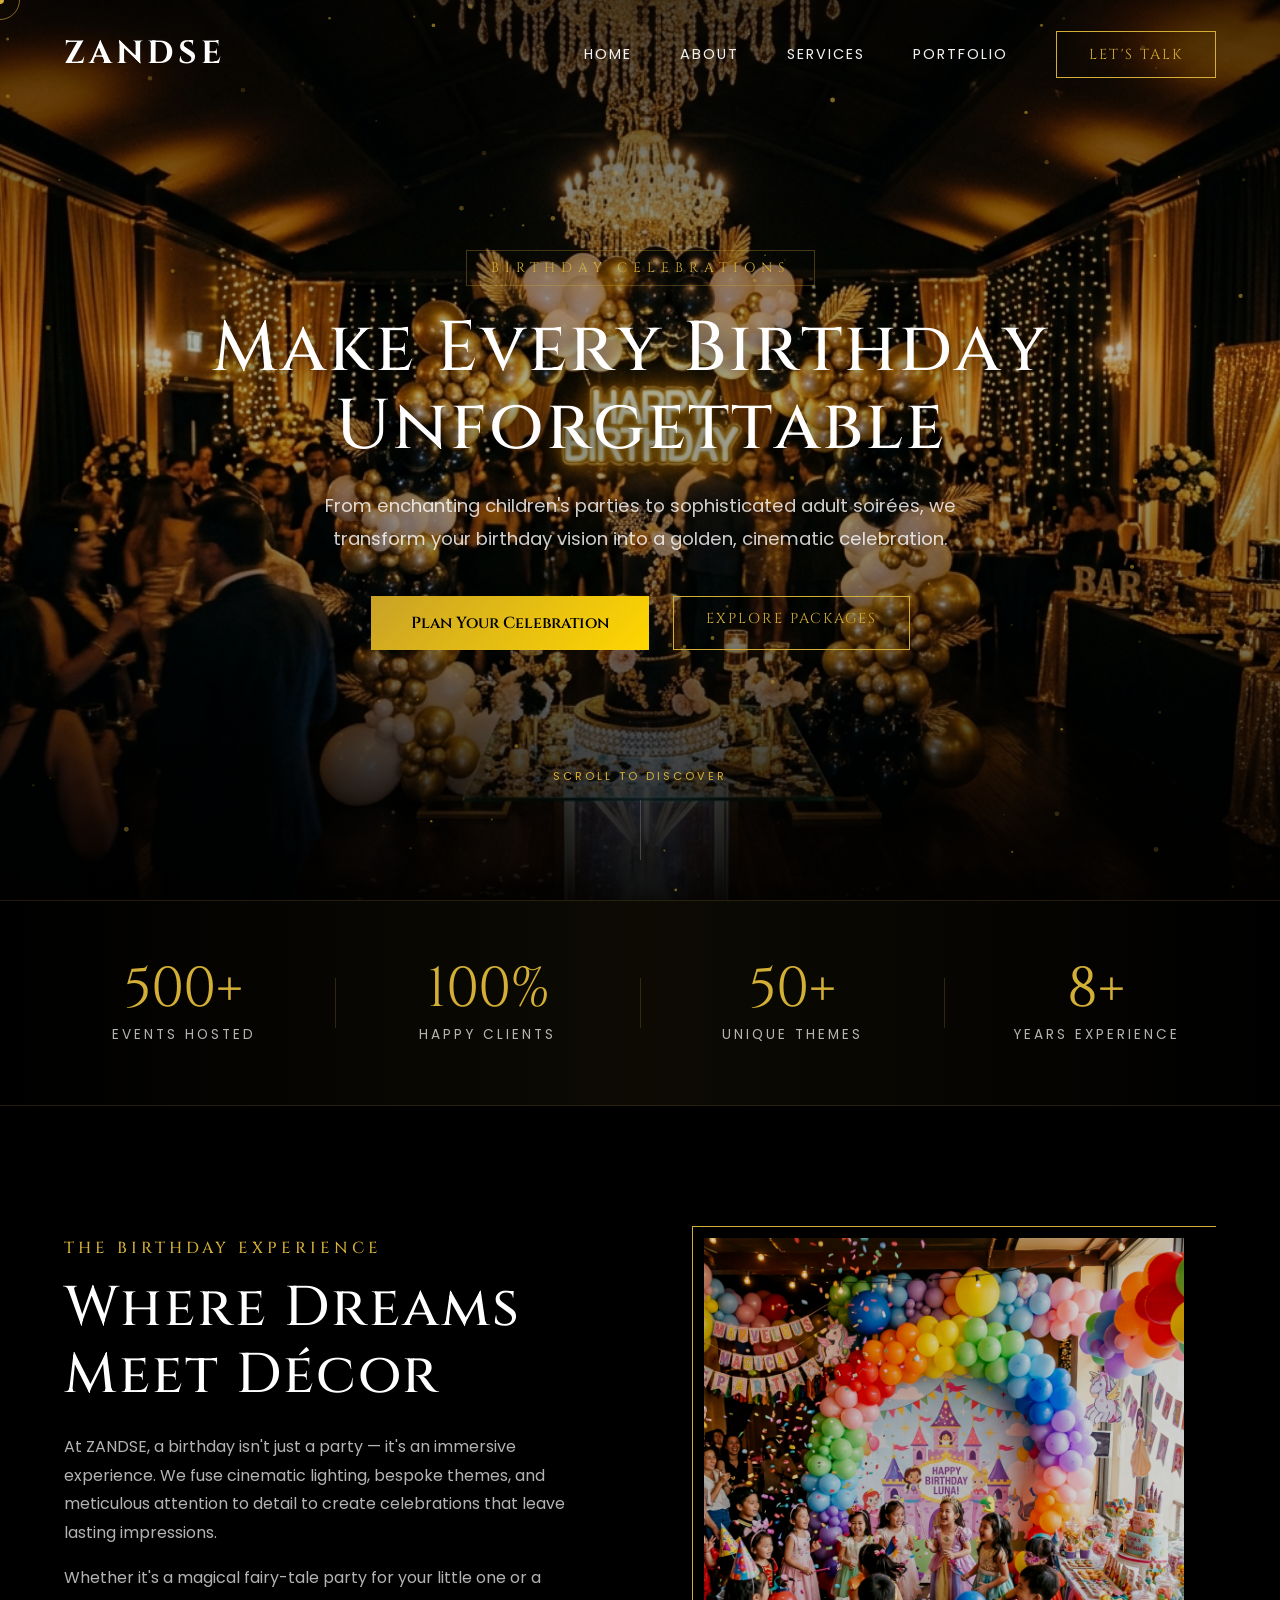
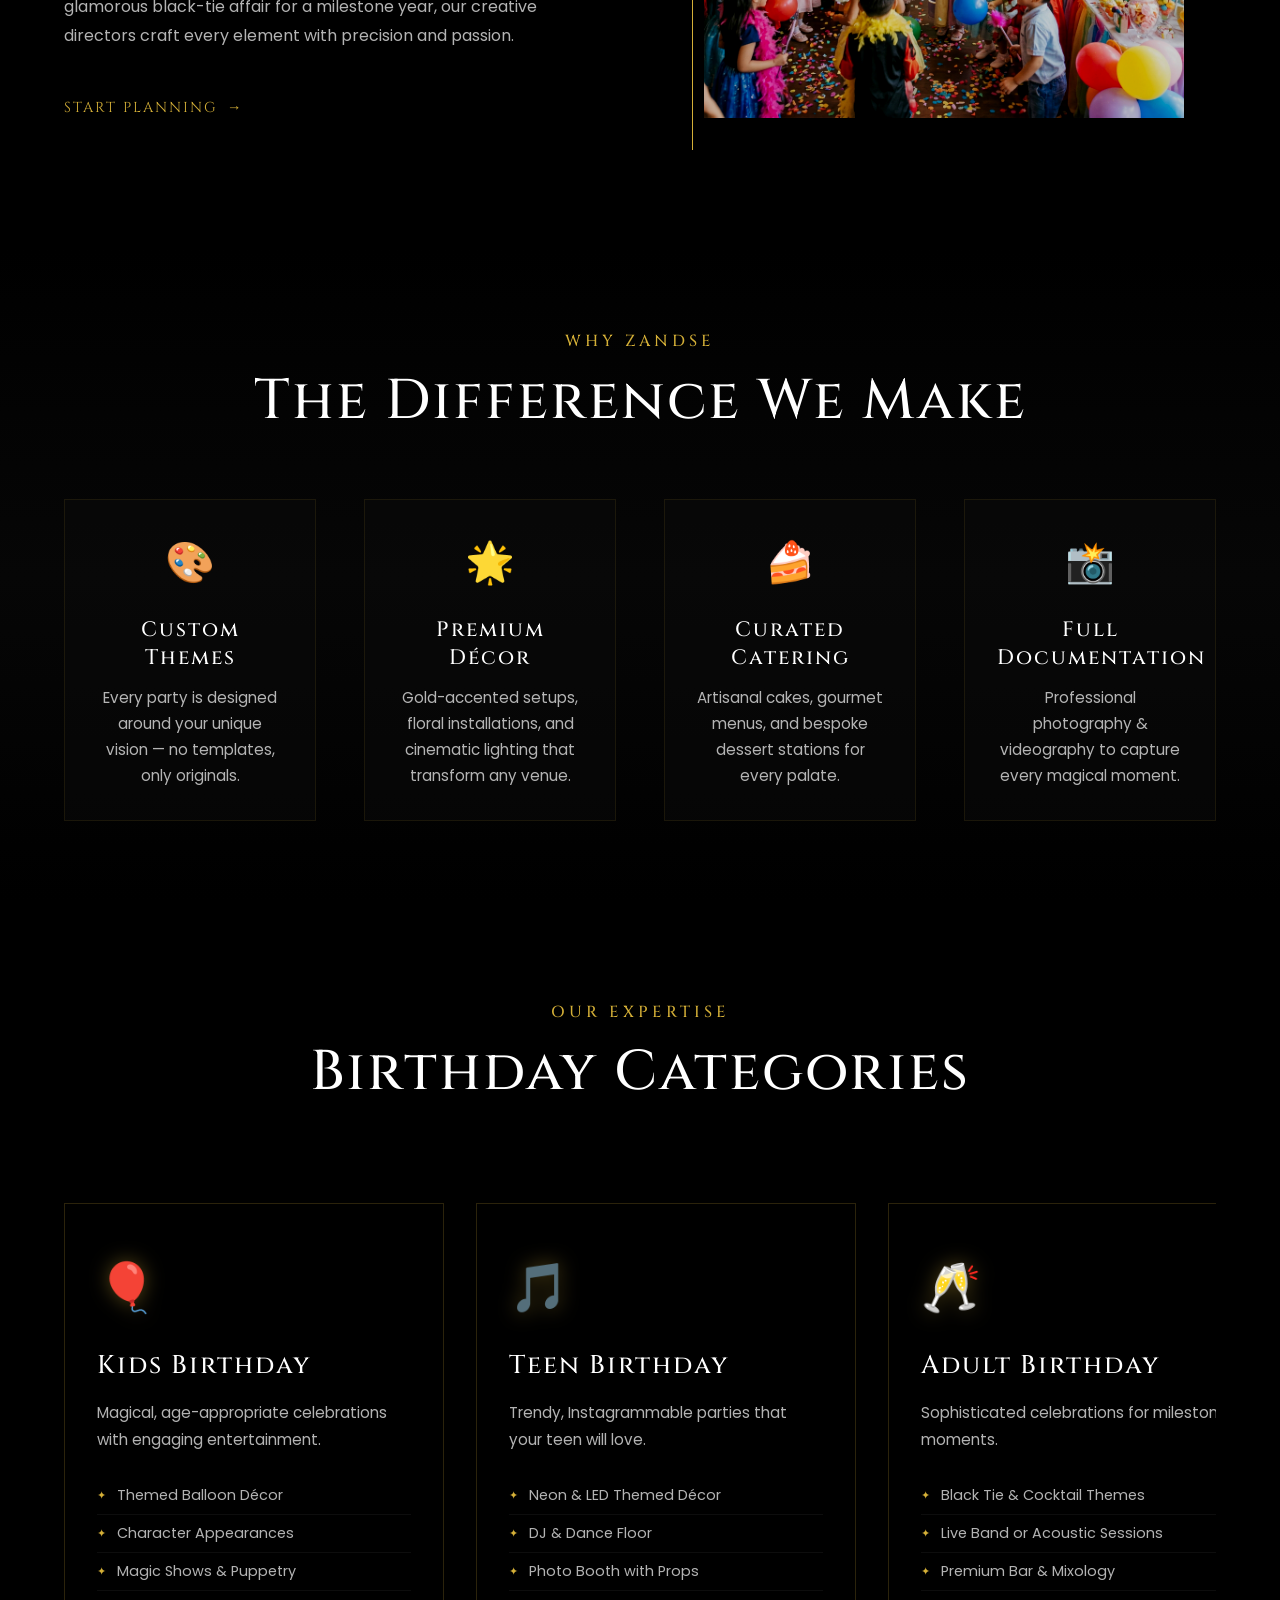
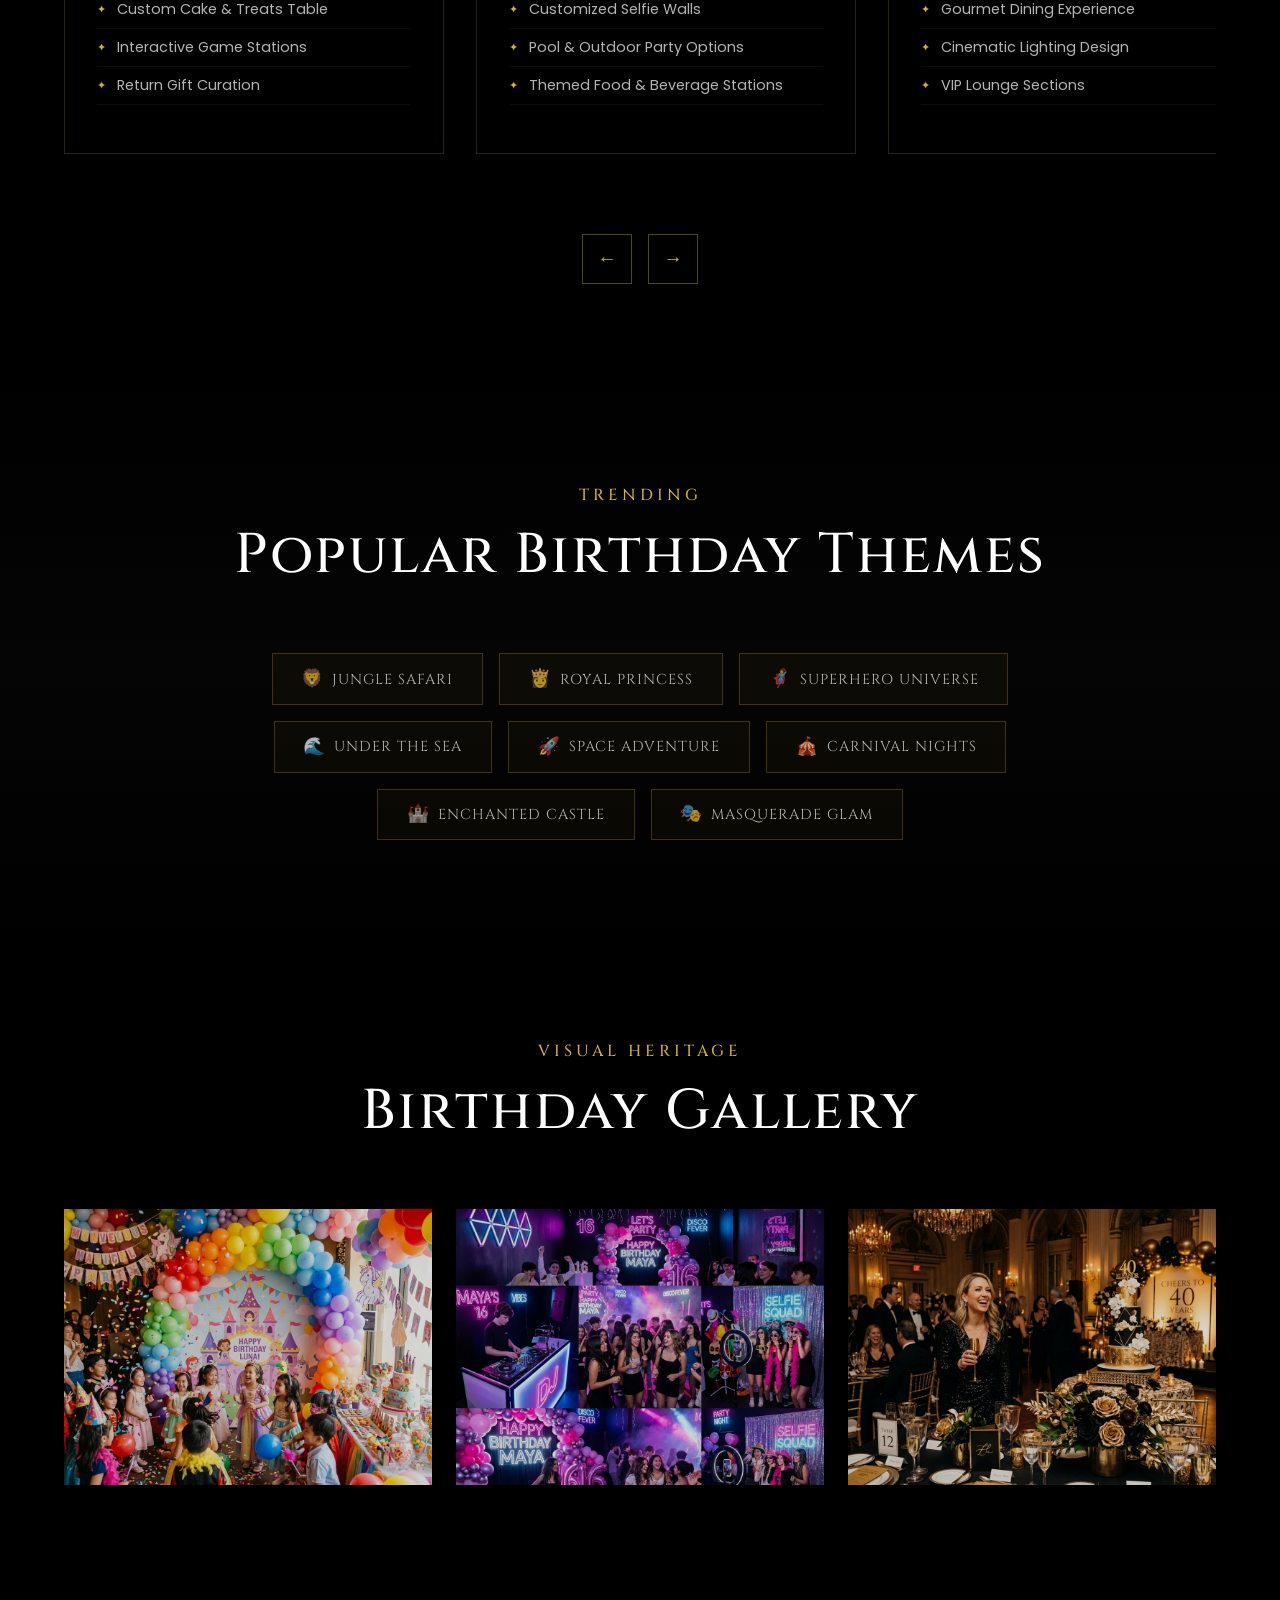
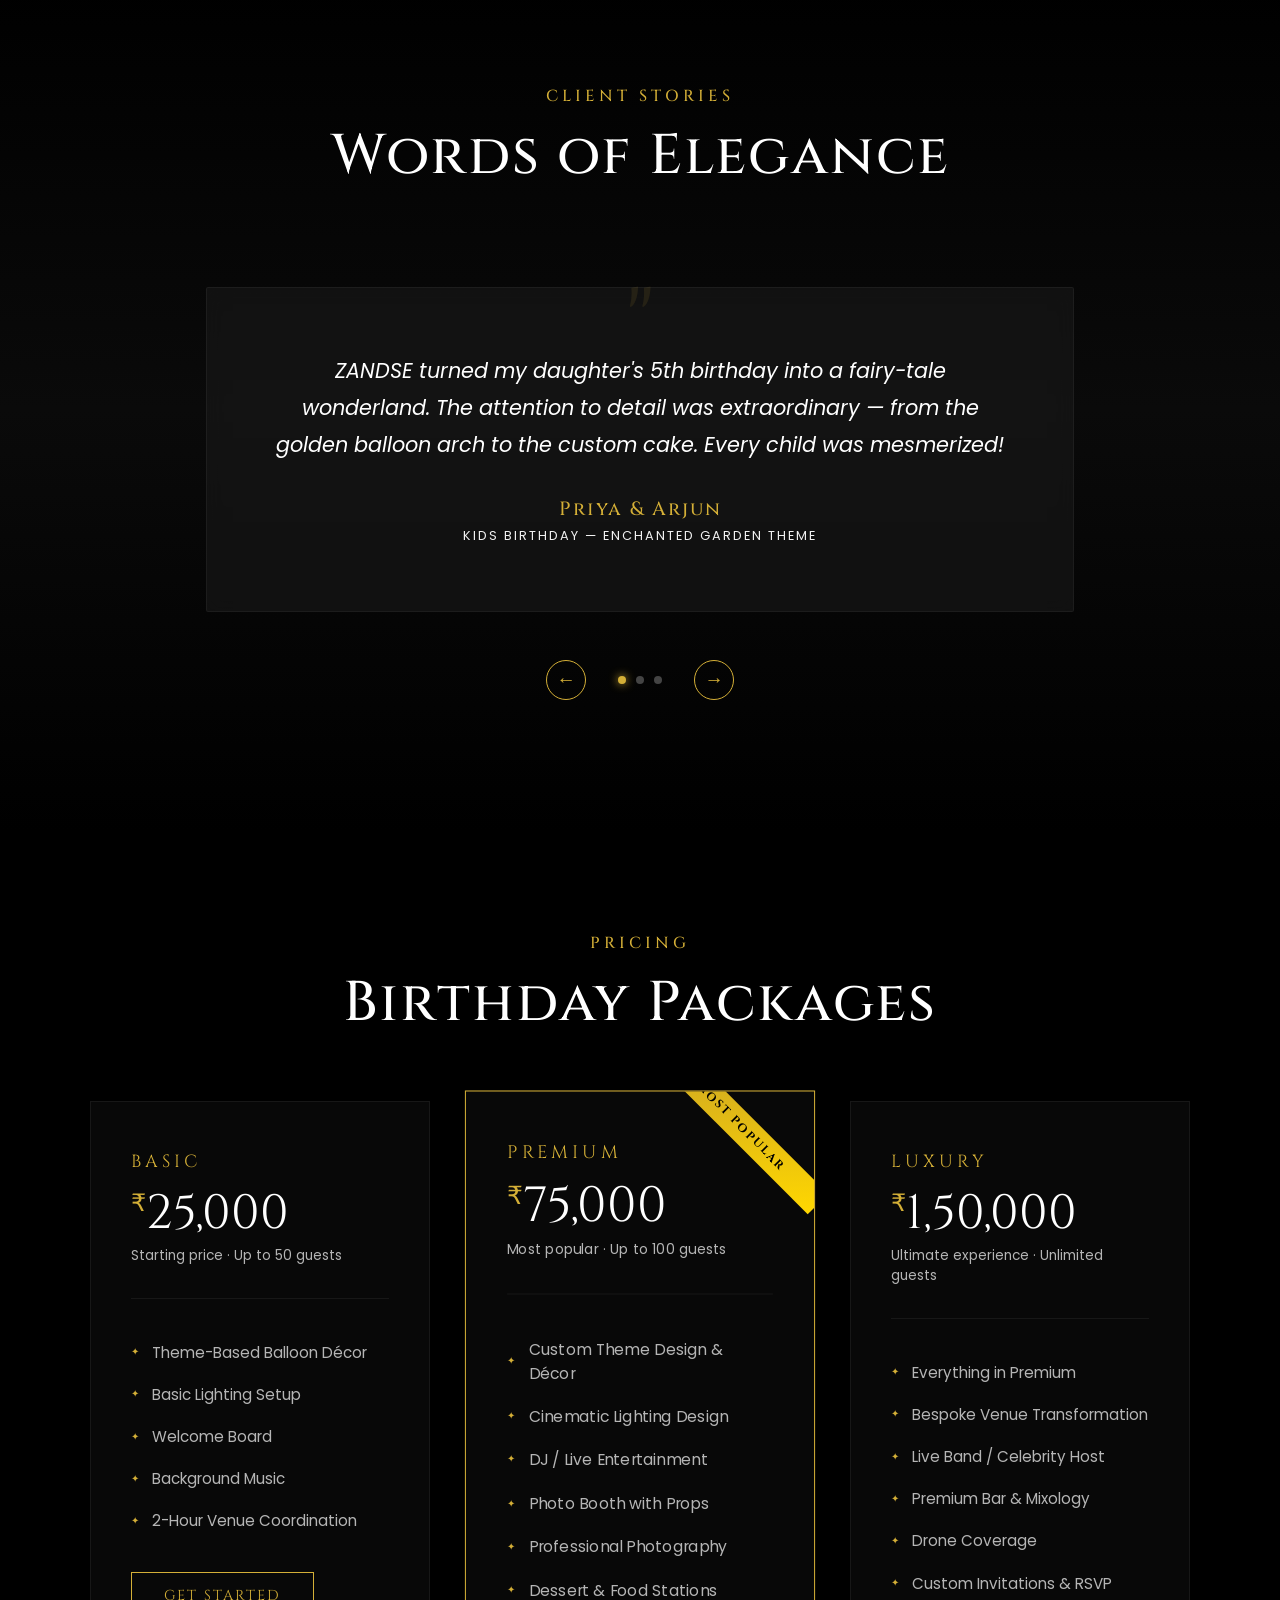
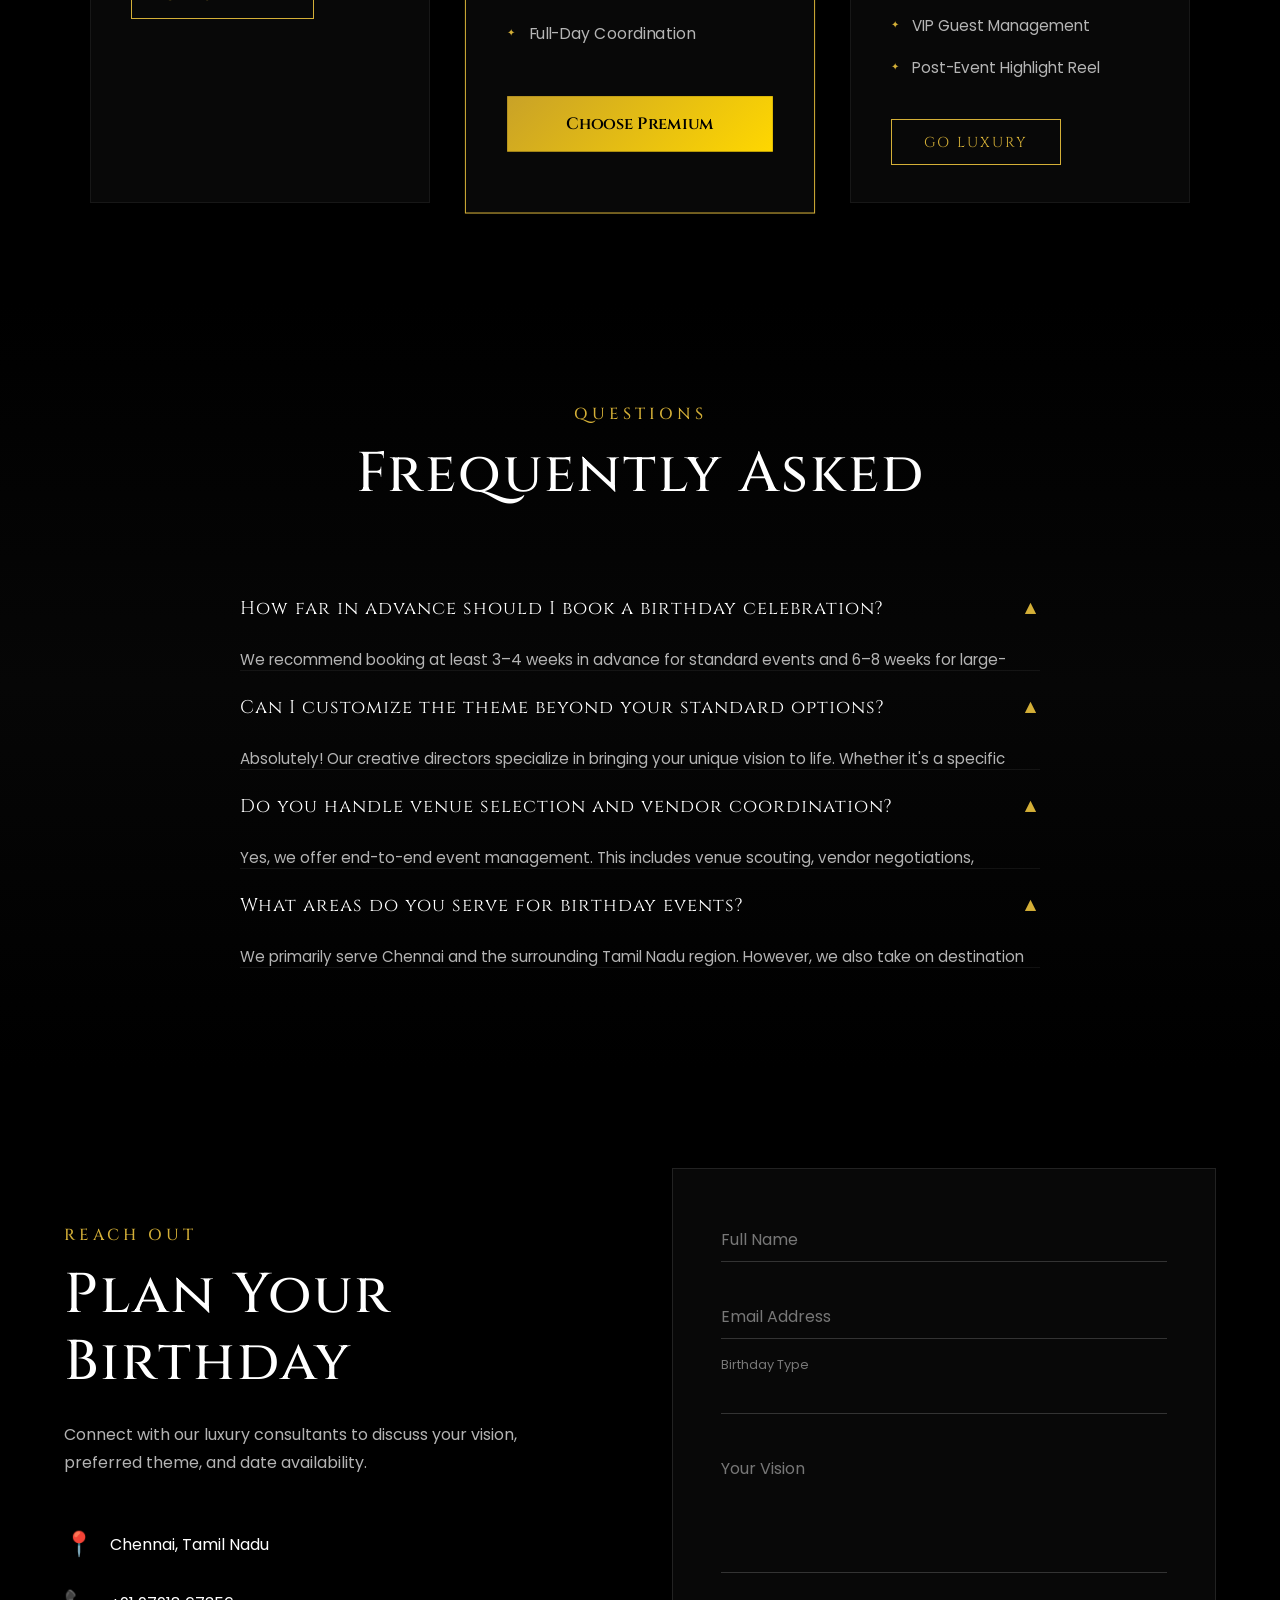
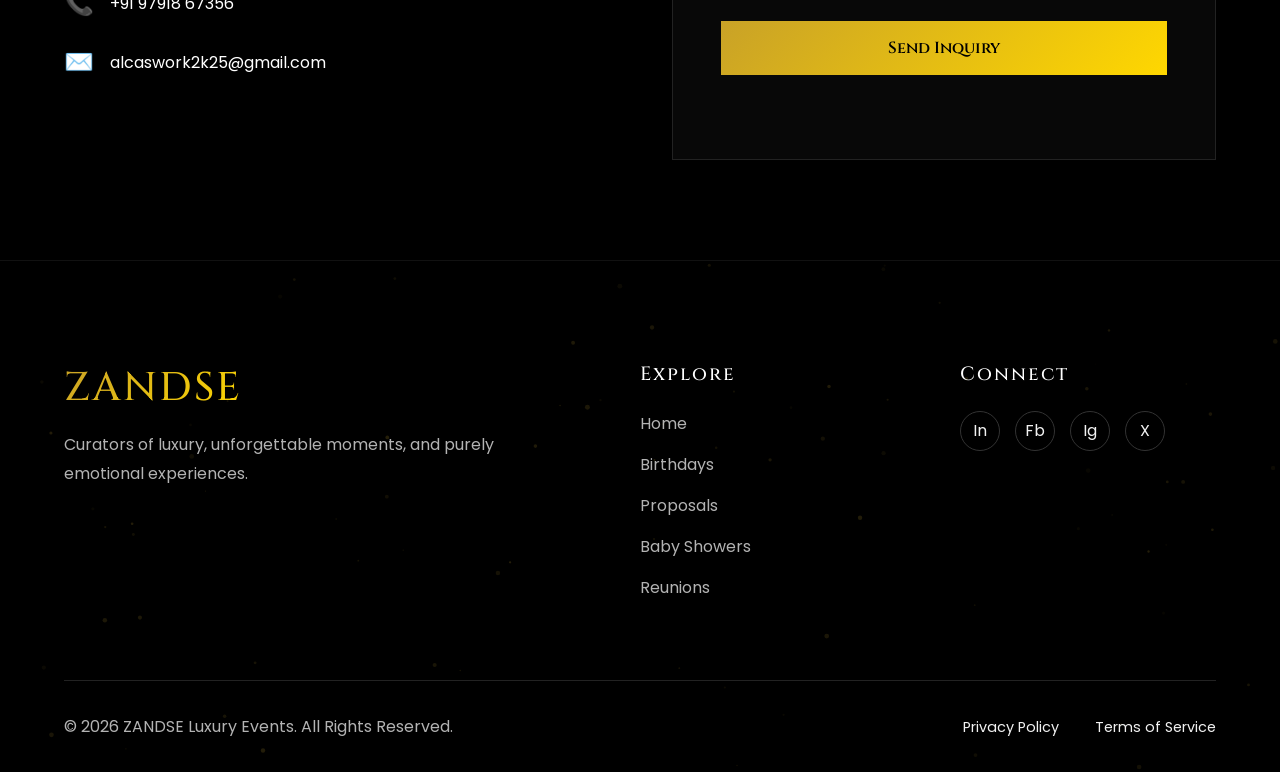
==== commit a298658e: "style: remove preloader splash screen from inner service pages" ====
--- a/birthday.html
+++ b/birthday.html
@@ -50,16 +50,6 @@
     <link rel="stylesheet" href="pages.css">
 </head>
 <body>
-
-    <!-- Preloader -->
-    <div id="preloader">
-        <div class="preloader-content">
-            <div class="logo-font glint-text">ZANDSE</div>
-            <div class="loading-bar">
-                <div class="loading-progress"></div>
-            </div>
-        </div>
-    </div>
 
     <!-- Custom Cursor -->
     <div class="custom-cursor"></div>
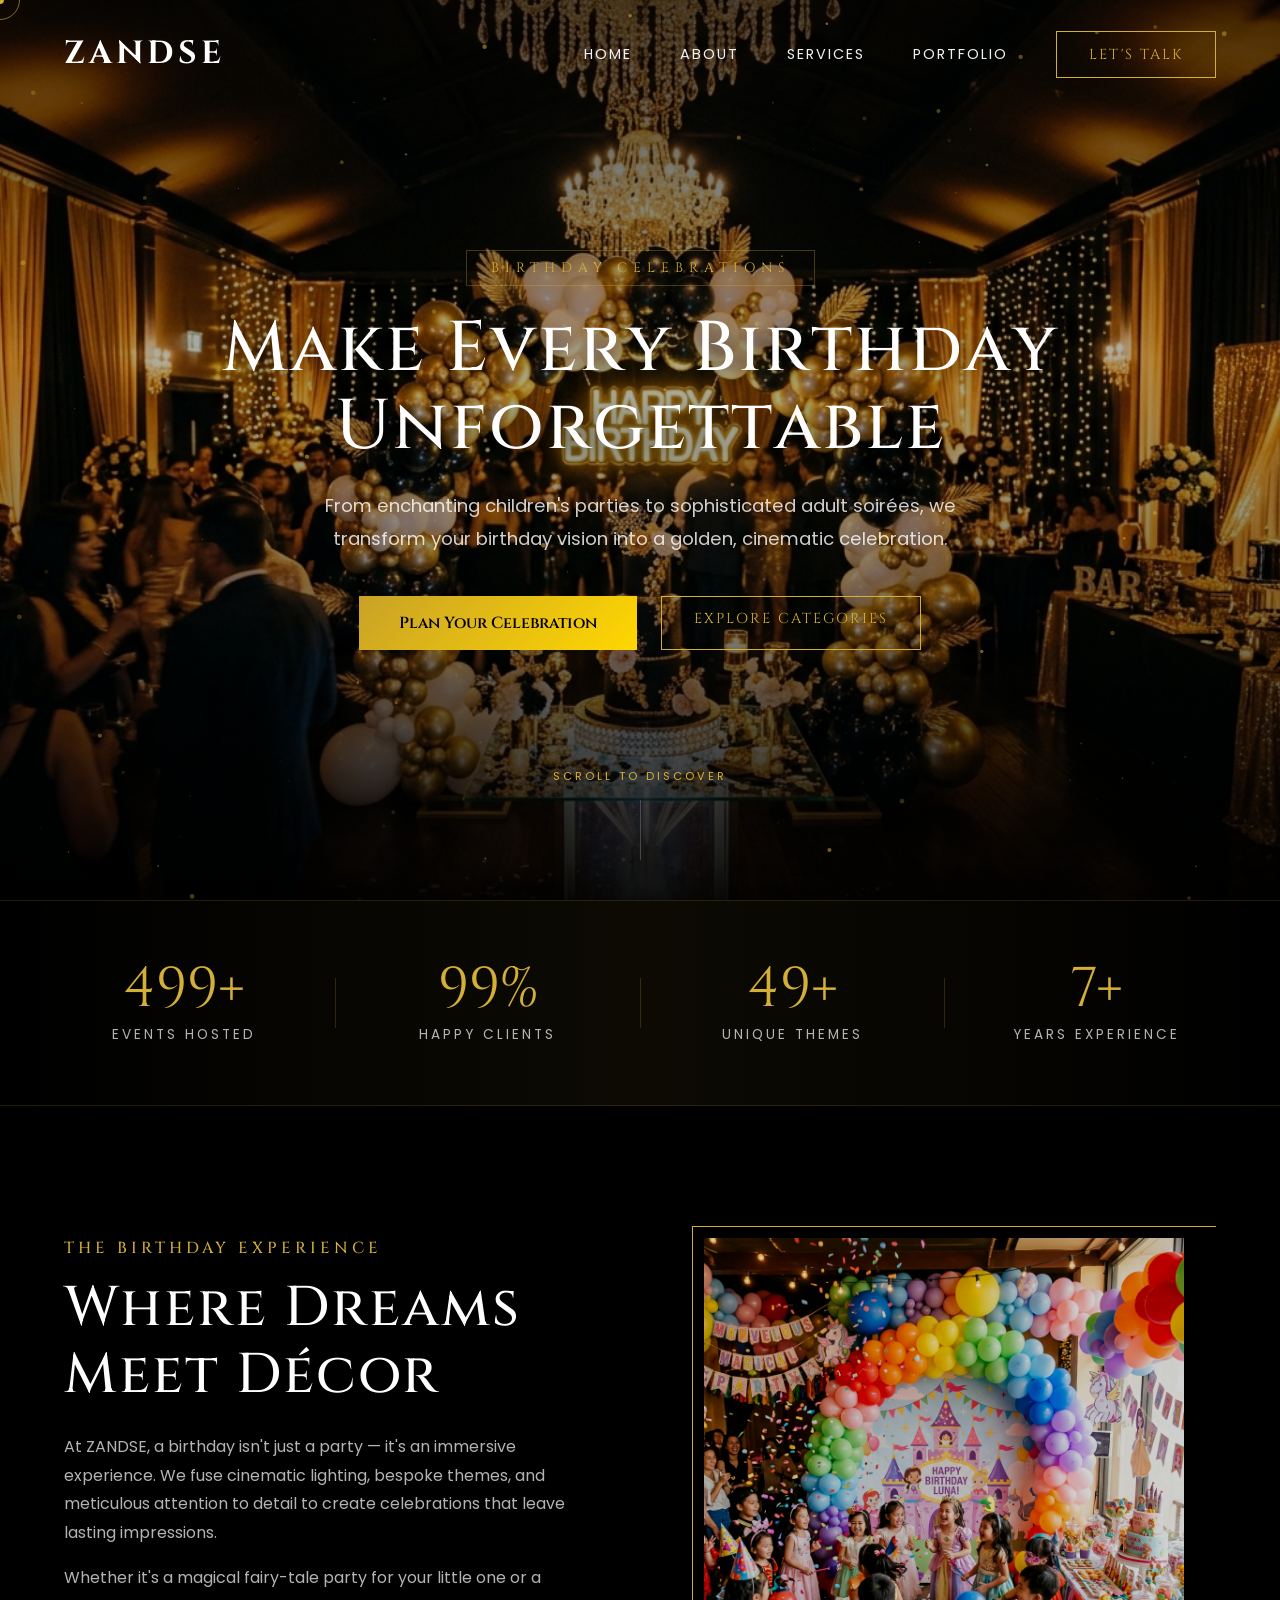
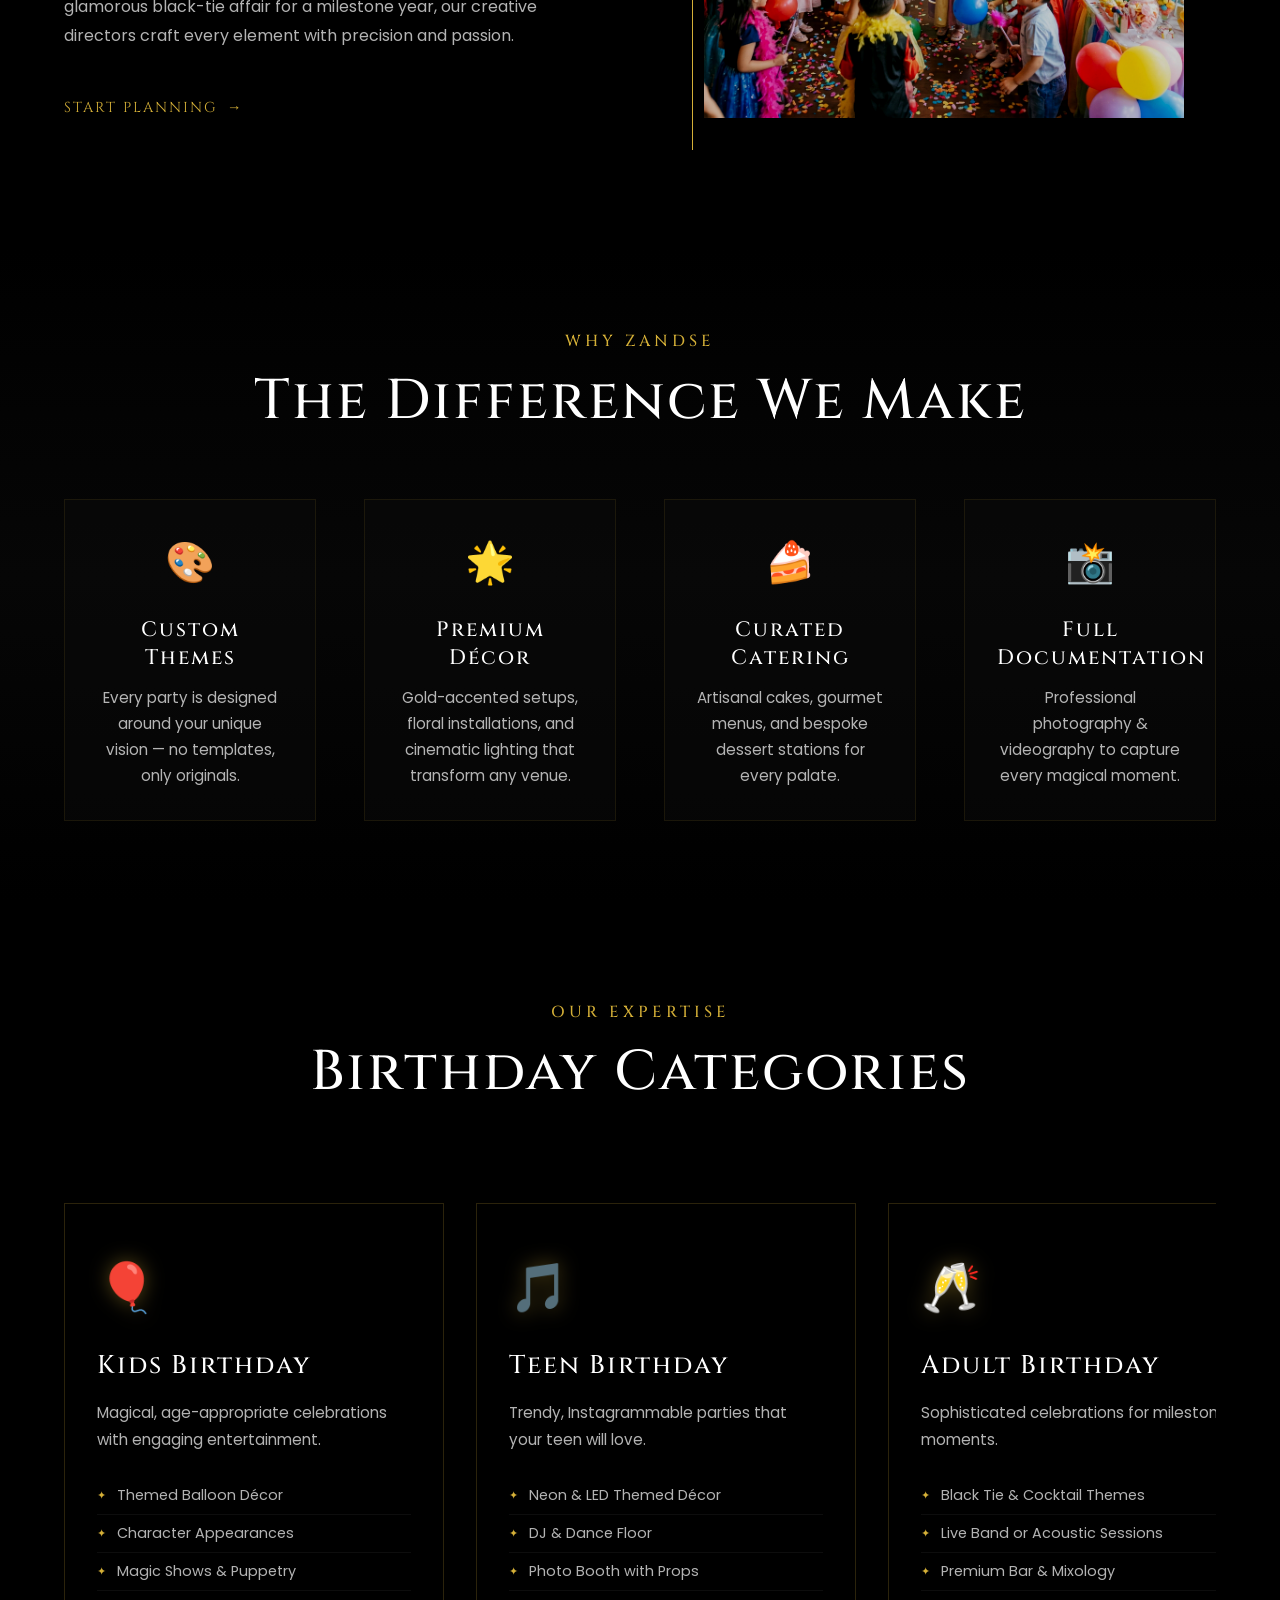
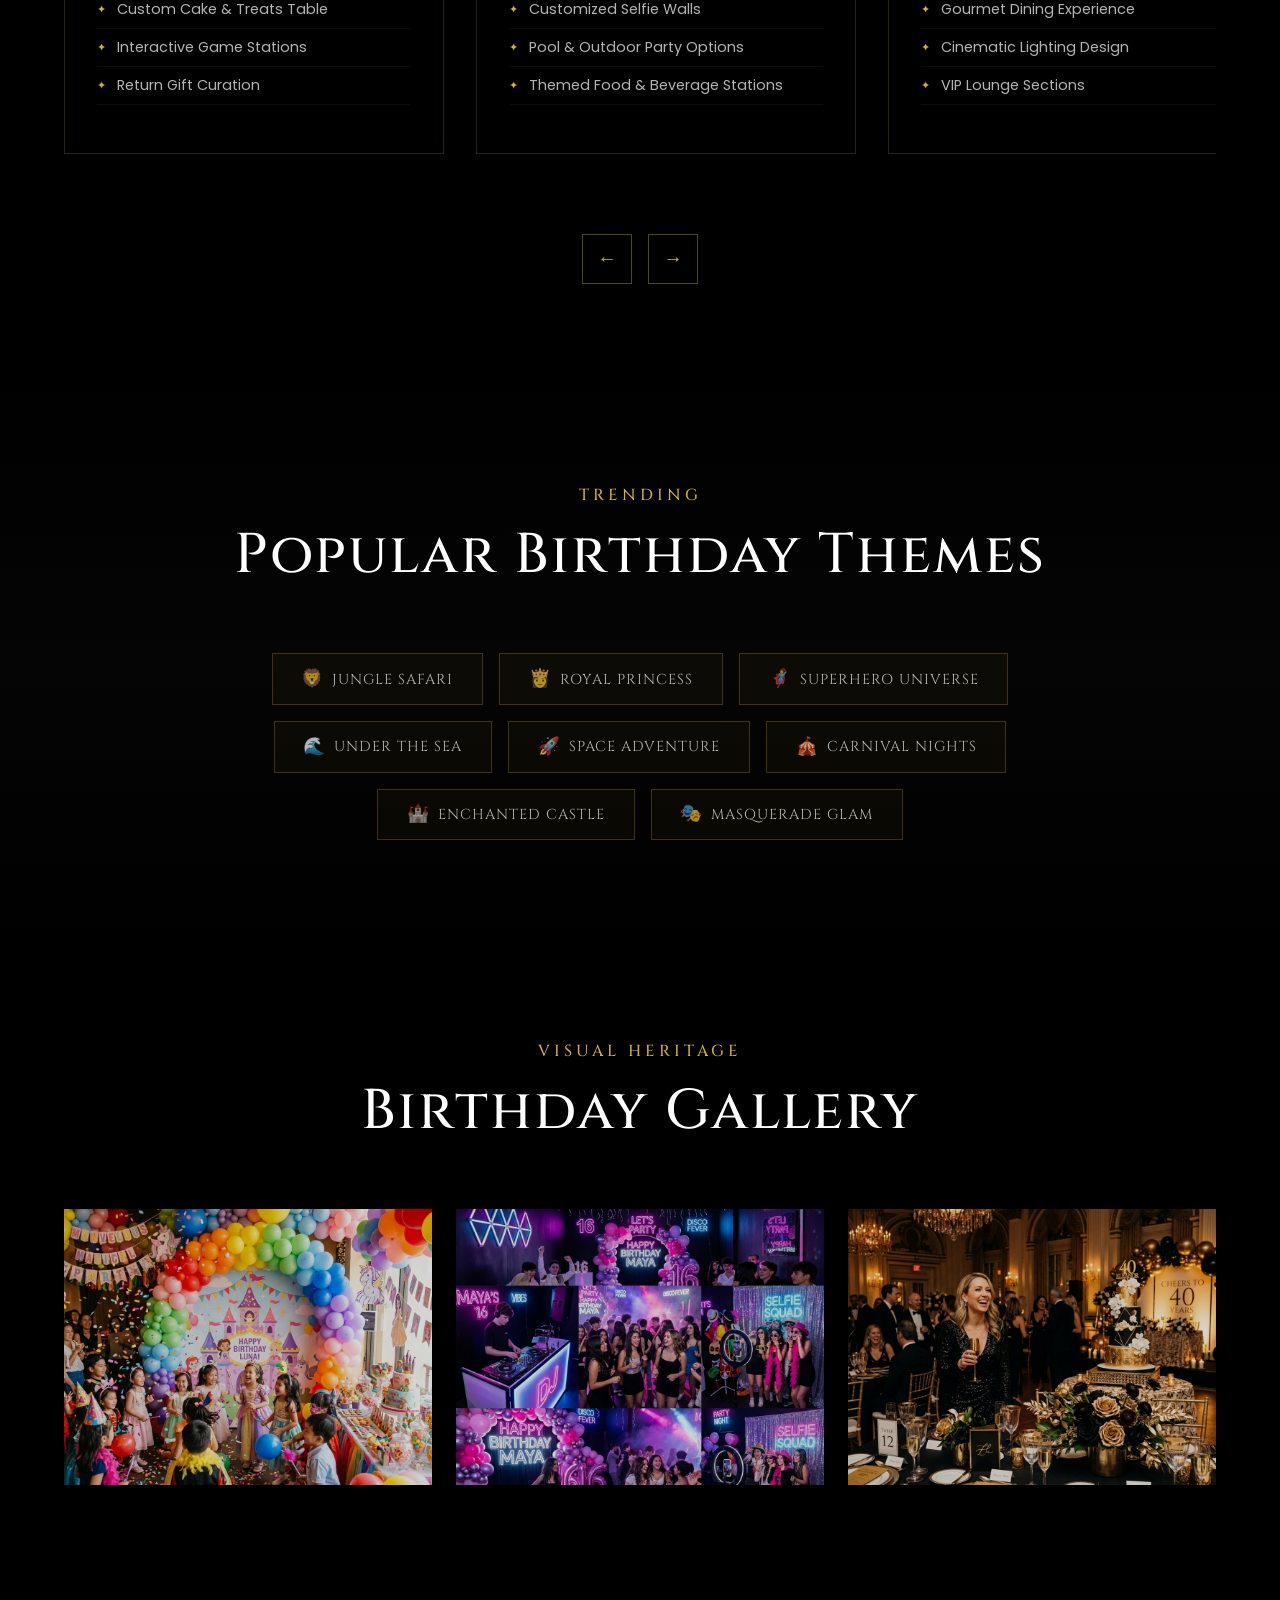
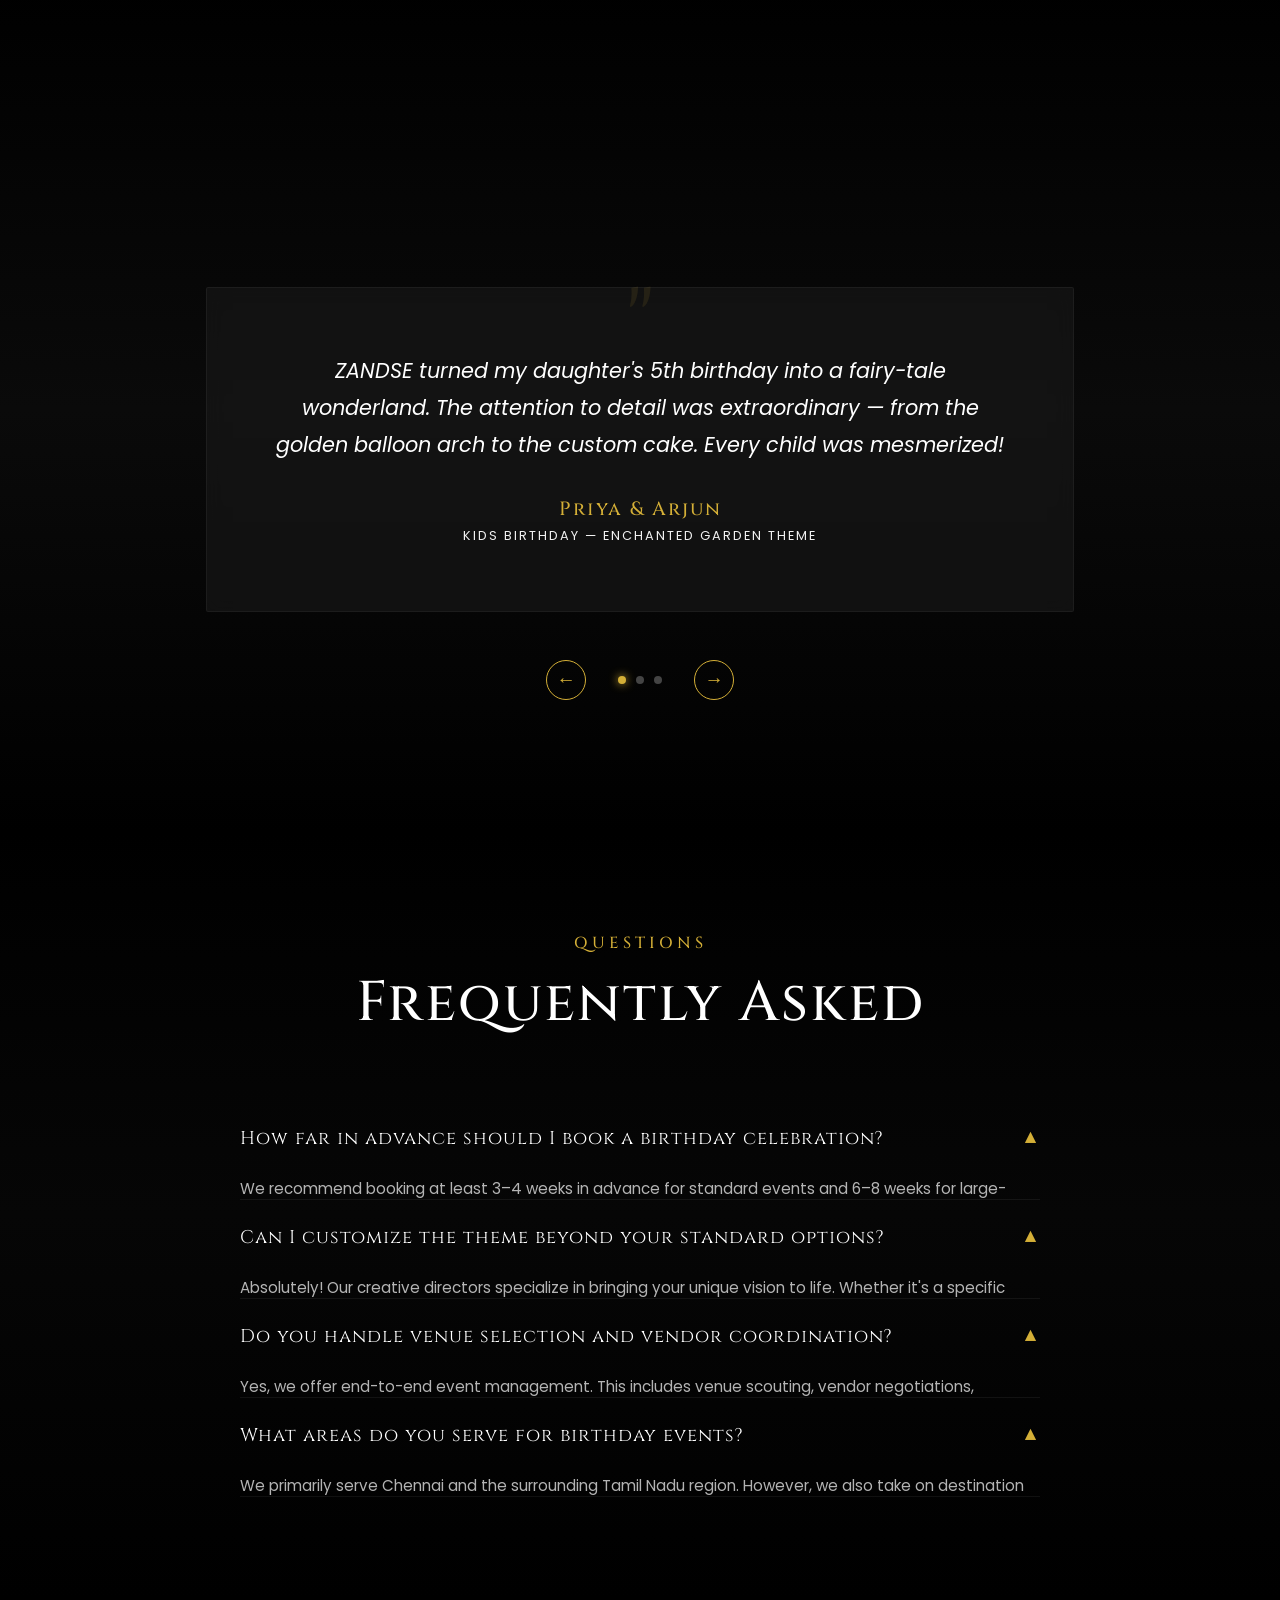
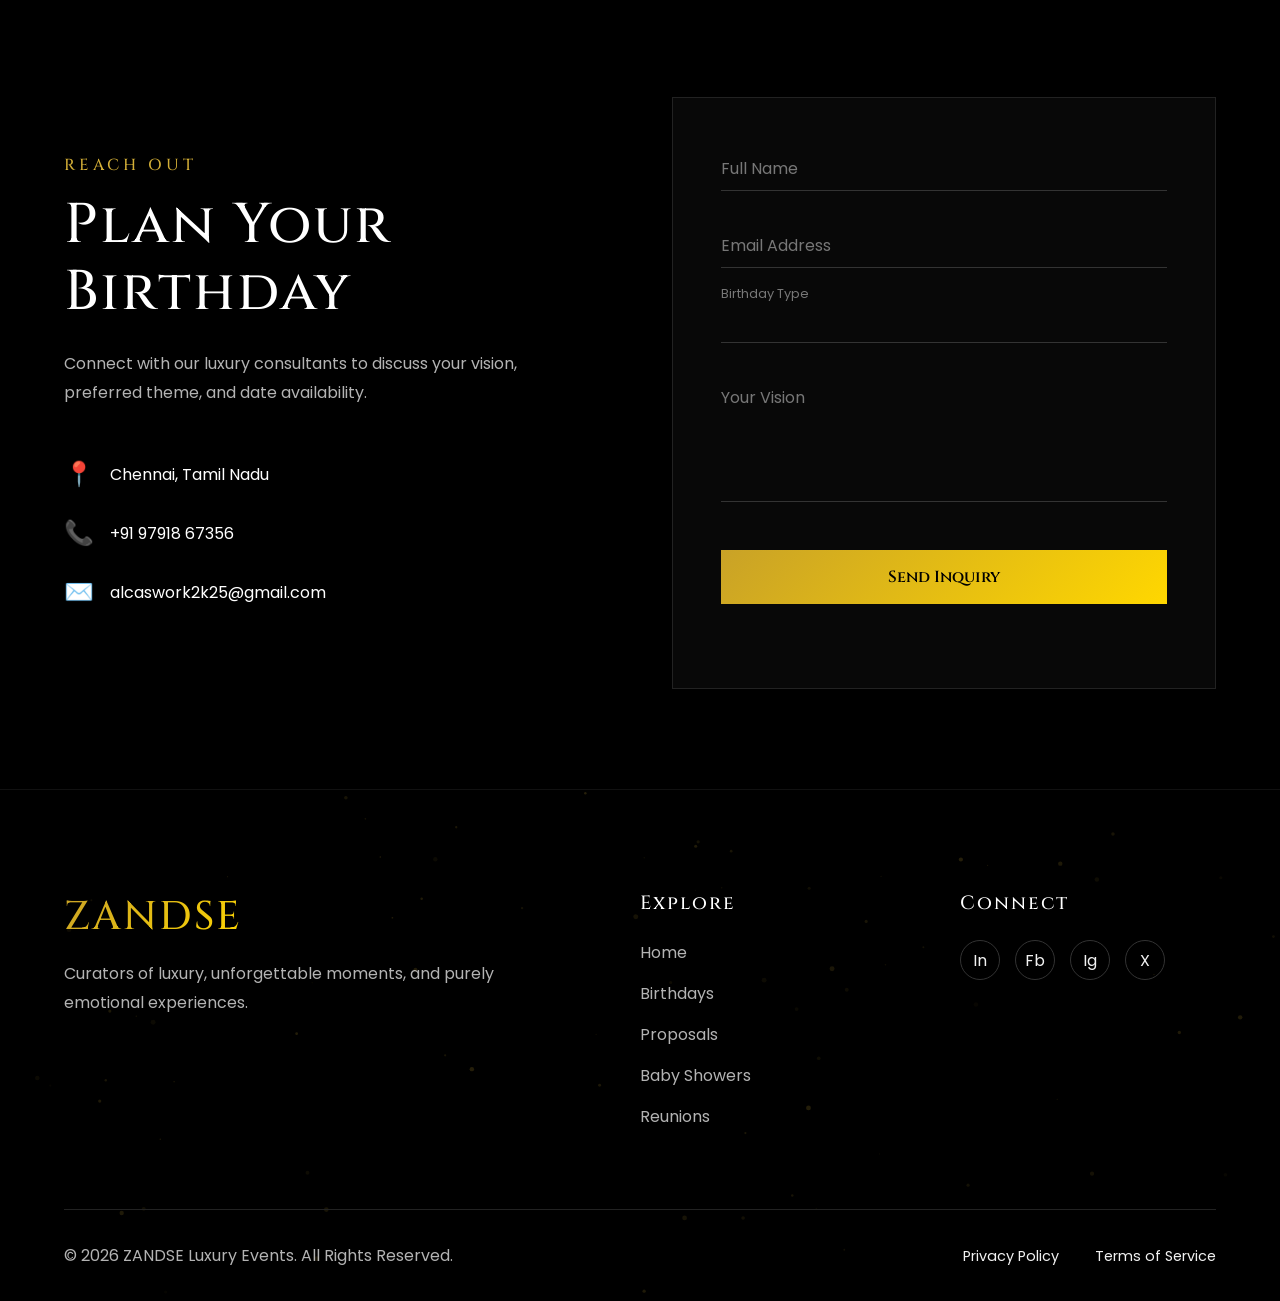
==== commit 07e3b6d0: "1" ====
--- a/birthday.html
+++ b/birthday.html
@@ -109,7 +109,7 @@
             <p class="hero-subtitle">From enchanting children's parties to sophisticated adult soirées, we transform your birthday vision into a golden, cinematic celebration.</p>
             <div class="hero-buttons">
                 <a href="#contact" class="btn-primary magnetic-el"><span>Plan Your Celebration</span></a>
-                <a href="#services" class="btn-outline magnetic-el">Explore Packages</a>
+                <a href="#services" class="btn-outline magnetic-el">Explore Categories</a>
             </div>
         </div>
 
@@ -400,67 +400,7 @@
         </div>
     </section>
 
-    <!-- Packages -->
-    <section class="packages-section section-padding">
-        <div class="container">
-            <div class="section-header center reveal-fade-up">
-                <h4 class="section-subtitle">Pricing</h4>
-                <h2 class="section-title">Birthday Packages</h2>
-            </div>
-
-            <div class="packages-grid">
-                <!-- Basic -->
-                <div class="package-card tilt-card reveal-fade-up">
-                    <div class="package-name">Basic</div>
-                    <div class="package-price"><span class="currency">₹</span>25,000</div>
-                    <div class="package-note">Starting price · Up to 50 guests</div>
-                    <ul class="package-features">
-                        <li>Theme-Based Balloon Décor</li>
-                        <li>Basic Lighting Setup</li>
-                        <li>Welcome Board</li>
-                        <li>Background Music</li>
-                        <li>2-Hour Venue Coordination</li>
-                    </ul>
-                    <a href="#contact" class="btn-outline magnetic-el">Get Started</a>
-                </div>
-
-                <!-- Premium (Featured) -->
-                <div class="package-card featured tilt-card reveal-fade-up delay-1">
-                    <div class="package-name">Premium</div>
-                    <div class="package-price"><span class="currency">₹</span>75,000</div>
-                    <div class="package-note">Most popular · Up to 100 guests</div>
-                    <ul class="package-features">
-                        <li>Custom Theme Design & Décor</li>
-                        <li>Cinematic Lighting Design</li>
-                        <li>DJ / Live Entertainment</li>
-                        <li>Photo Booth with Props</li>
-                        <li>Professional Photography</li>
-                        <li>Dessert & Food Stations</li>
-                        <li>Full-Day Coordination</li>
-                    </ul>
-                    <a href="#contact" class="btn-primary magnetic-el"><span>Choose Premium</span></a>
-                </div>
-
-                <!-- Luxury -->
-                <div class="package-card tilt-card reveal-fade-up delay-2">
-                    <div class="package-name">Luxury</div>
-                    <div class="package-price"><span class="currency">₹</span>1,50,000</div>
-                    <div class="package-note">Ultimate experience · Unlimited guests</div>
-                    <ul class="package-features">
-                        <li>Everything in Premium</li>
-                        <li>Bespoke Venue Transformation</li>
-                        <li>Live Band / Celebrity Host</li>
-                        <li>Premium Bar & Mixology</li>
-                        <li>Drone Coverage</li>
-                        <li>Custom Invitations & RSVP</li>
-                        <li>VIP Guest Management</li>
-                        <li>Post-Event Highlight Reel</li>
-                    </ul>
-                    <a href="#contact" class="btn-outline magnetic-el">Go Luxury</a>
-                </div>
-            </div>
-        </div>
-    </section>
+
 
     <!-- FAQ -->
     <section class="faq-section">
--- a/pages.css
+++ b/pages.css
@@ -109,6 +109,11 @@
 }
 
 /* Split-text animation */
+.split-text .word {
+    display: inline-block;
+    white-space: nowrap;
+}
+
 .split-text .char {
     display: inline-block;
     opacity: 0;
